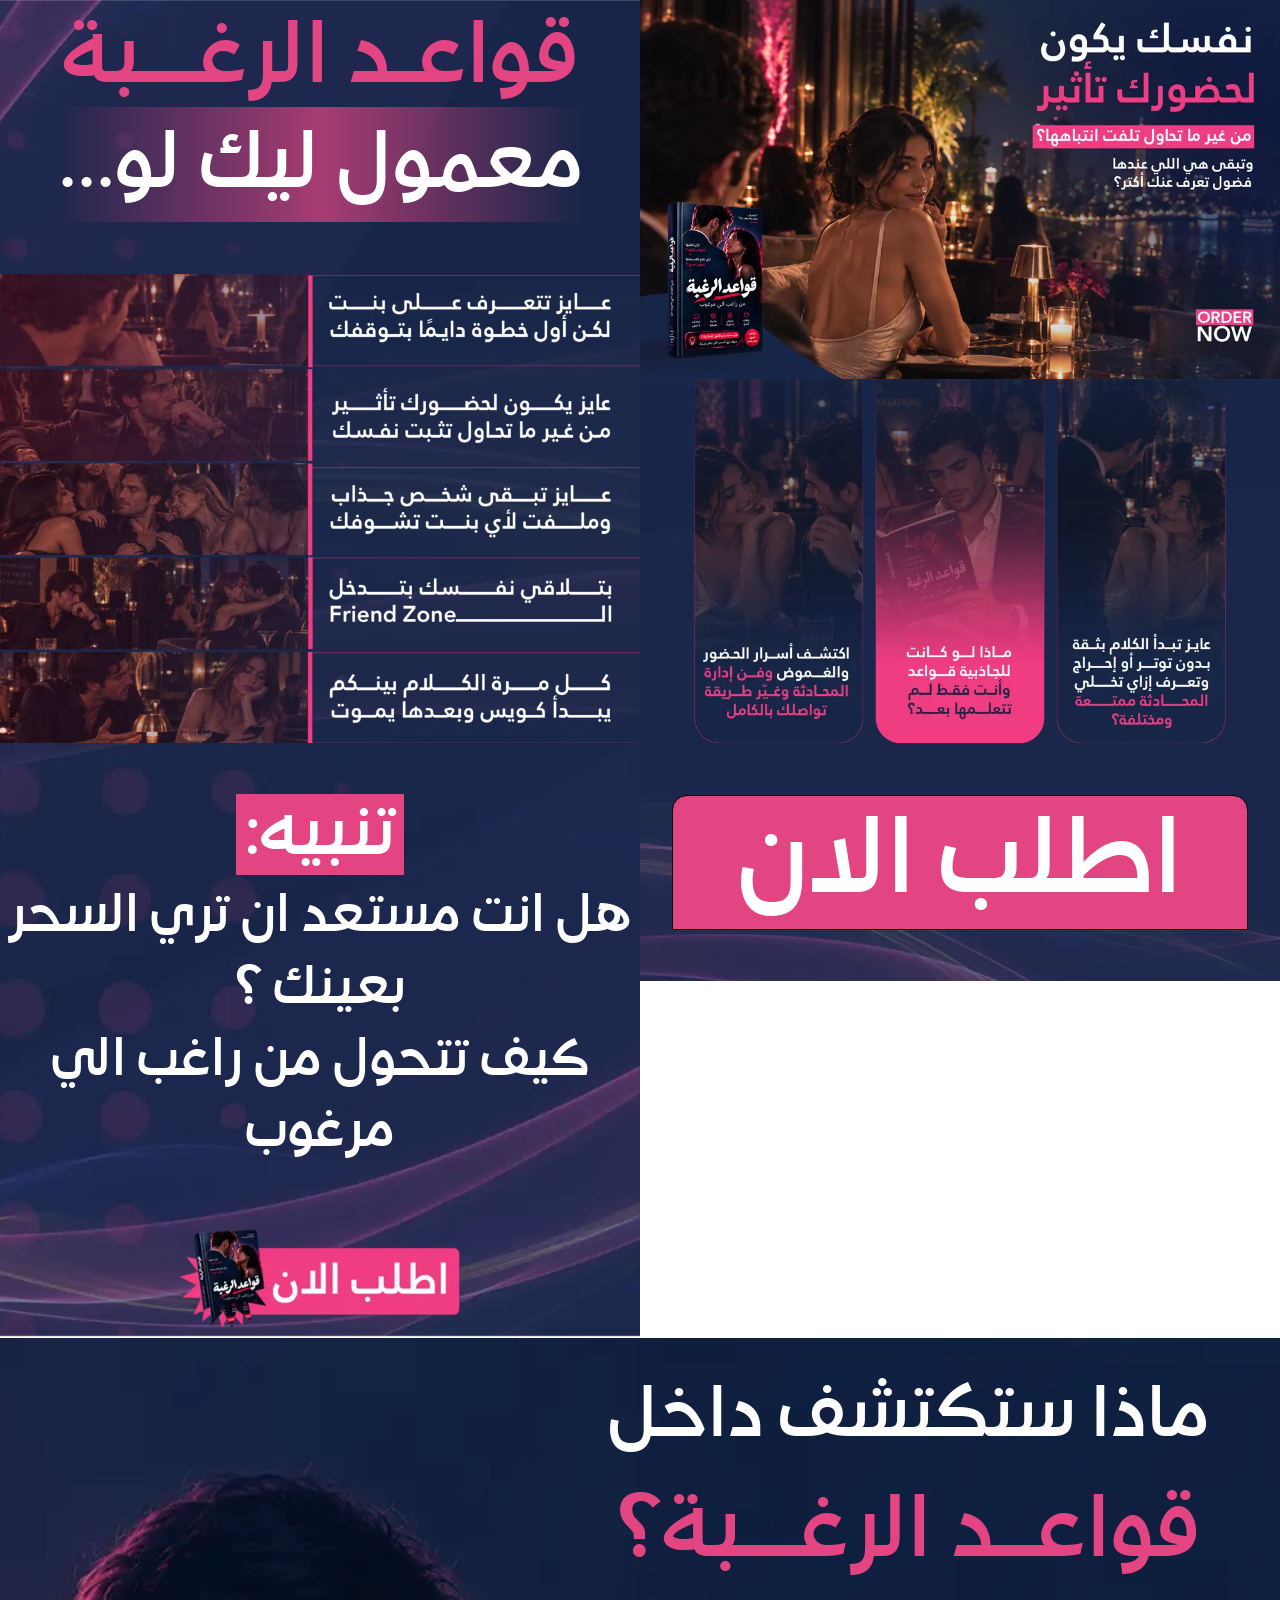
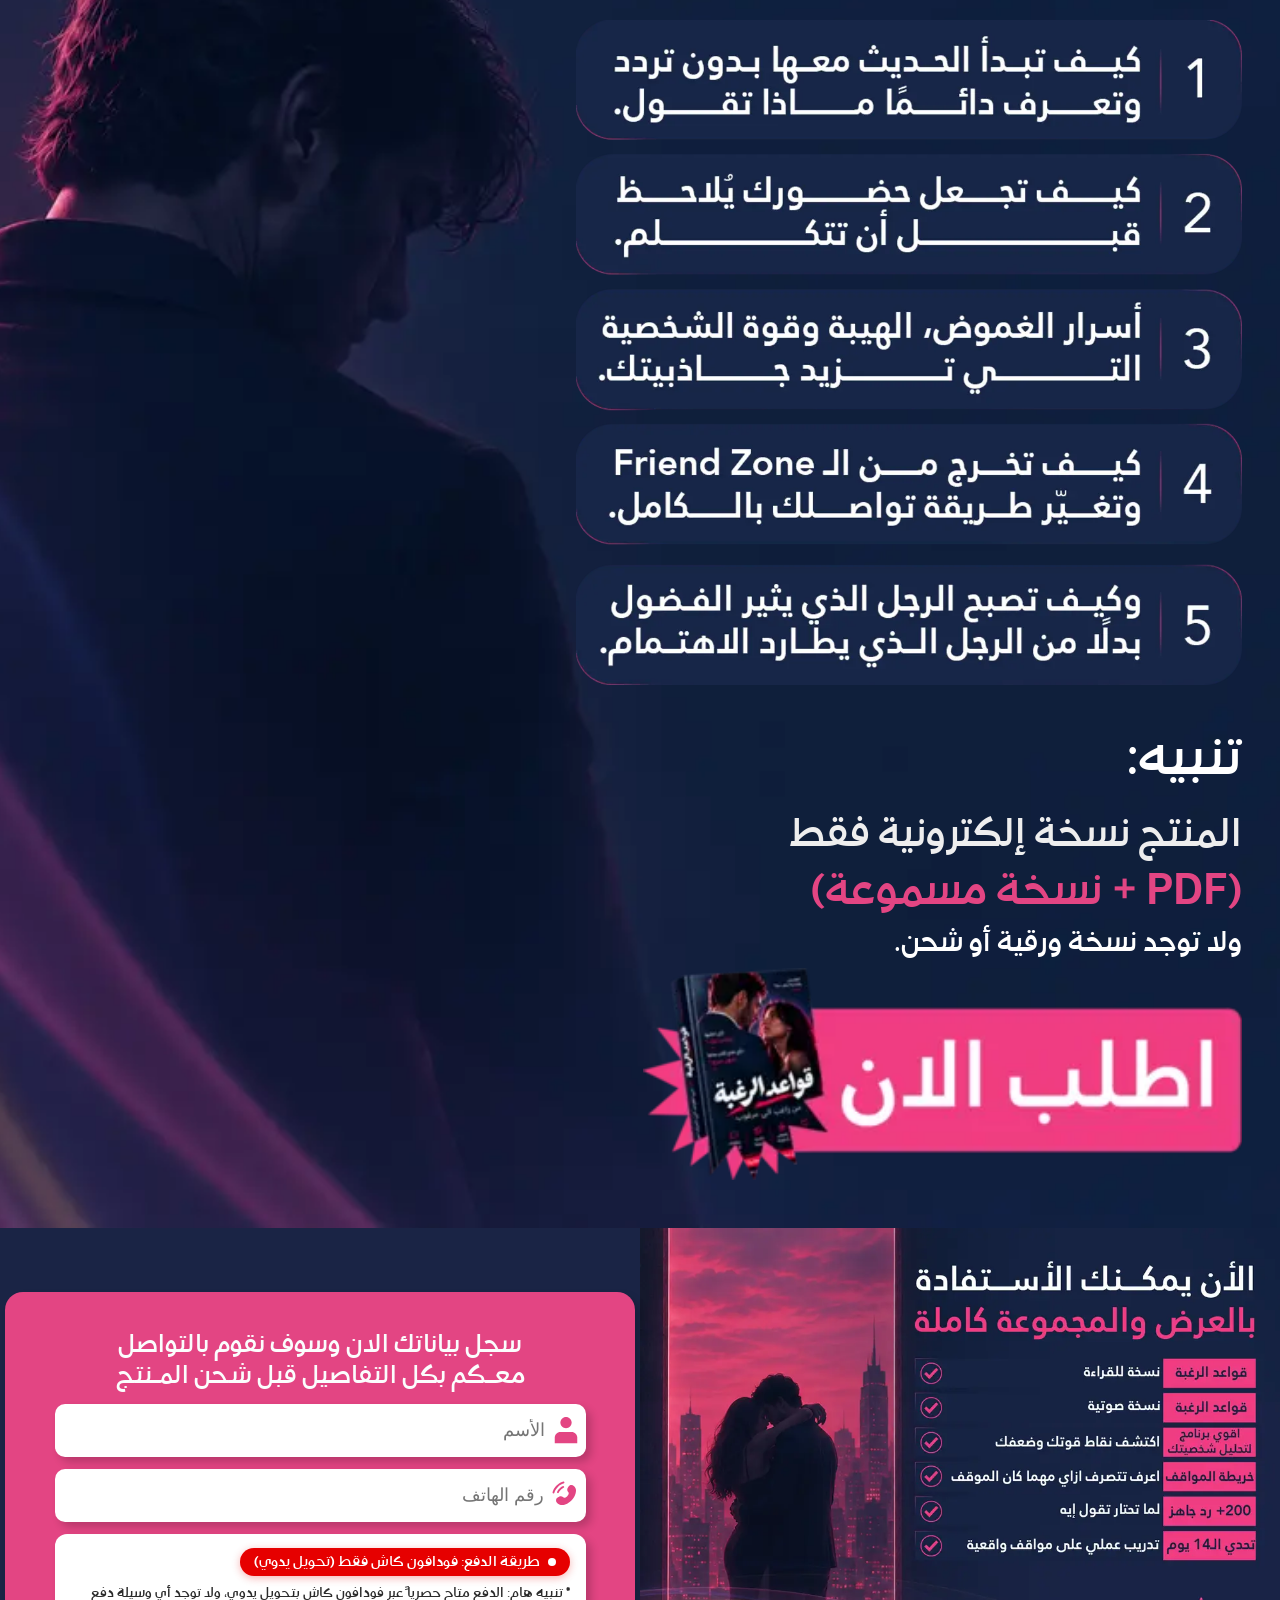
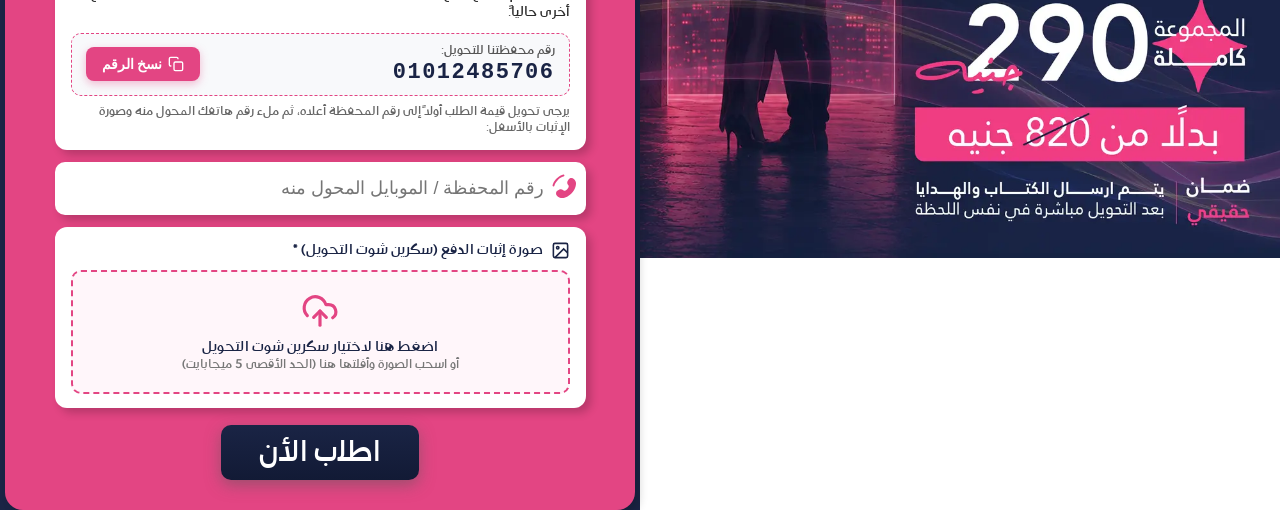
==== index.html @ cfac1850 "Add files via upload" ====
<!doctype html>
<html lang="ar" dir="rtl">

<head>
  <meta charset="UTF-8" />
  <meta name="viewport" content="width=device-width, initial-scale=1.0" />

  <!-- Title & Primary Meta Tags -->
  <title>
    كتاب قواعد الرغبة (من راغب إلى مرغوب) | أسرار الجاذبية وفن إدارة المحادثة والكاريزما
  </title>
  <meta name="title" content="كتاب قواعد الرغبة (من راغب إلى مرغوب) | أسرار الجاذبية وفن إدارة المحادثة والكاريزما" />
  <meta name="description"
    content="اكتشف أسرار الحضور والغموض وفن إدارة المحادثة مع كتاب قواعد الرغبة (من راغب إلى مرغوب). احصل على المجموعة الكاملة: نسخة إلكترونية للقراءة + نسخة صوتية + 4 هدايا تدريبية بخصم حصري." />
  <meta name="keywords"
    content="قواعد الرغبة, كتاب قواعد الرغبة, من راغب إلى مرغوب, أسرار الجاذبية, فن إدارة المحادثة, الكاريزما, فن التواصل, الثقة بالنفس, الخروج من الفريند زون, تطوير الذات للرجال, Rules of Desire Book" />
  <meta name="robots" content="index, follow, max-image-preview:large, max-snippet:-1, max-video-preview:-1" />
  <meta name="author" content="قواعد الرغبة - Rules of Desire" />
  <meta name="theme-color" content="#E34583" />

  <!-- Mobile & Application Meta -->
  <meta name="apple-mobile-web-app-title" content="قواعد الرغبة" />
  <meta name="application-name" content="قواعد الرغبة" />
  <meta name="format-detection" content="telephone=no" />

  <!-- Canonical URL -->
  <link rel="canonical" href="./index.html" />

  <!-- Favicons & Touch Icons -->
  <link rel="icon" type="image/png" href="images/mark.png" />
  <link rel="shortcut icon" href="images/mark.png" type="image/png" />
  <link rel="apple-touch-icon" href="images/mark.png" />

  <!-- Preload Critical Image -->
  <link rel="preload" as="image" href="images/hero-img.webp" type="image/webp" fetchpriority="high" />

  <!-- Open Graph / Facebook / WhatsApp / Telegram / Messenger -->
  <meta property="og:type" content="book" />
  <meta property="og:site_name" content="كتاب قواعد الرغبة - Rules of Desire" />
  <meta property="og:title" content="كتاب قواعد الرغبة (من راغب إلى مرغوب) | أسرار الجاذبية وفن إدارة المحادثة" />
  <meta property="og:description"
    content="عايز تبدأ الكلام بثقة بدون توتر أو إحراج وتعرف إزاي تخلي المحادثة ممتعة ومختلفة؟ اكتشف أسرار الحضور والغموض مع المجموعة الكاملة لكتاب قواعد الرغبة (نسخة قراءة + صوتية + هدايا تدريبية)." />
  <meta property="og:image" content="images/hero-img.webp" />
  <meta property="og:image:secure_url" content="images/hero-img.webp" />
  <meta property="og:image:type" content="image/webp" />
  <meta property="og:image:alt" content="غلاف كتاب قواعد الرغبة - من راغب إلى مرغوب | فن الجاذبية والمحادثة" />
  <meta property="og:locale" content="ar_EG" />

  <!-- Twitter Cards -->
  <meta name="twitter:card" content="summary_large_image" />
  <meta name="twitter:title" content="كتاب قواعد الرغبة (من راغب إلى مرغوب) | أسرار الجاذبية وفن إدارة المحادثة" />
  <meta name="twitter:description"
    content="ماذا لو كانت للجاذبية قواعد وأنت فقط لم تتعلمها بعد؟ اكتشف أسرار الحضور وفن إدارة المحادثة مع كتاب قواعد الرغبة الكامل." />
  <meta name="twitter:image" content="images/hero-img.webp" />
  <meta name="twitter:image:alt" content="كتاب قواعد الرغبة - من راغب إلى مرغوب" />

  <!-- Structured Data (Schema.org) for SEO -->
  <script type="application/ld+json">
  {
    "@context": "https://schema.org",
    "@type": "Book",
    "name": "قواعد الرغبة - من راغب إلى مرغوب",
    "alternateName": "Rules of Desire Book",
    "description": "دليلك العملي لإتقان فن التواصل، الحضور الجذاب، الكاريزما، وأسرار الجاذبية وفن إدارة المحادثة وكيف تتحول من راغب إلى مرغوب.",
    "bookFormat": "EBook",
    "inLanguage": "ar",
    "image": "images/hero-img.webp",
    "offers": {
      "@type": "Offer",
      "price": "290",
      "priceCurrency": "EGP",
      "availability": "https://schema.org/InStock",
      "priceValidUntil": "2026-12-31"
    }
  }
  </script>

  <!-- File CSS -->
  <link rel="stylesheet" href="css/style.css" />
</head>

<body>
  <main>
    <h1 class="sr-only">
      كتاب قواعد الرغبة (من راغب إلى مرغوب) | أسرار الجاذبية وفن إدارة المحادثة والكاريزما
    </h1>

    <div class="flex">
      <!-- hero Section -->
      <section class="hero">
        <div class="top_img">
          <img src="images/hero-img.webp"
            alt="غلاف كتاب قواعد الرغبة - من راغب إلى مرغوب | الكلام فن والجاذبية أسلوب حياة" fetchpriority="high" />
        </div>

        <div class="content">
          <img src="images/text-hero.webp" class="text-hero"
            alt="محاور كتاب قواعد الرغبة: كيف تبدأ الكلام بثقة، ماذا لو كانت للجاذبية قواعد، واكتشف أسرار الحضور والغموض وفن إدارة المحادثة" />

          <div class="button2">
            <a href="#submit-now">اطلب الان</a>
          </div>
        </div>
      </section>
      <!-- End Section -->

      <section class="results">
   
        <div class="top_resluts">
          <h4> قواعـــد الرغـــــــبة</h4>
          <p>معمول  ليك لو...</p>
        </div>

        <img src="images/text-res.webp"
          alt="قواعد الرغبة معمول ليك لو... كيف تتحول من راغب إلى مرغوب وتكتسب الهيبة والجاذبية الطبيعية" />

          <div class="imp">
            <h4>تنبيه: </h4>
            <p>هل انت مستعد ان تري السحر بعينك ؟
              <br>كيف تتحول من راغب الي مرغوب
            </p>
          </div>
 
            <div class="btn_img">
            <a href="#submit-now"
              ><img
                src="images/button.webp"
                alt="اطلب كتاب قواعد الرغبة الآن - استلم نسختك فوراً"
            /></a>
          </div>

      </section>
    </div>

    <div class="flex flex-reverse">
      <section class="testm">


        <div class="text_right">
          <h3>ماذا ستكتشف داخل<br>
            <span>قواعـــــد الرغـــــــبة؟</span>
          </h3>

          <img src="images/text-testm.webp"
            alt="ماذا ستكتشف داخل كتاب قواعد الرغبة: بدء الحديث بدون تردد، جعل حضورك يلاحظ، أسرار الغموض والهيبة، الخروج من الفريند زون، وإثارة الفضول" />



          <div class="imp">
            <h5>تنبيه:</h5>
            <h4>المنتج نسخة إلكترونية فقط</h4>
            <h6>(PDF + نسخة مسموعة)</h6>
            <p>ولا توجد نسخة ورقية أو شحن.</p>
          </div>

           
            <div class="btn_img">
            <a href="#submit-now"
              ><img
                src="images/button.webp"
                alt="احصل على المجموعة الكاملة لكتاب قواعد الرغبة الآن"
            /></a>
          </div>
        </div>




        <div class="imp_div">

         
        </div>

      
      </section>
    </div>

    <section class="form_section" id="submit-now">
      <div class="price">
        <div class="img_price">
          <img src="images/top-form.webp"
            alt="عرض المجموعة الكاملة لكتاب قواعد الرغبة: نسخة للقراءة + نسخة صوتية + برنامج تحليل الشخصية + خريطة المواقف + 200 رد جاهز + تحدي 14 يوم بـ 290 جنيه بدلاً من 820 جنيه" loading="lazy" />
        </div>

        <!-- <div class="delvery_text">
          <p>الشحن مجاني لجميع المحافظات</p>
          <p class="bg">الــدفع عـــــــند اســتلام المـــــنتج</p>
        </div> -->
      </div>

      <div class="container_form">
        <p class="sm-p">
          سياسة الأسترجاع فى حالة عدم رضائك عن المنتج ضمان استرجاع خلال 14يوم
        </p>

        <form id="form">
          <div class="top_form">
            <p>سجل بياناتك الان وسوف نقوم بالتواصل</p>
            <p>معــــكم بكل التفاصيل قبل شـحن المـــنتج</p>
          </div>

          <div class="input_div">
            <input type="text" name="Name" id="name" placeholder="الأسم" required />

            <svg viewBox="0 0 16 16" fill="none" xmlns="http://www.w3.org/2000/svg">
              <g id="SVGRepo_bgCarrier" stroke-width="0"></g>
              <g id="SVGRepo_tracerCarrier" stroke-linecap="round" stroke-linejoin="round"></g>
              <g id="SVGRepo_iconCarrier">
                <path
                  d="M8 7C9.65685 7 11 5.65685 11 4C11 2.34315 9.65685 1 8 1C6.34315 1 5 2.34315 5 4C5 5.65685 6.34315 7 8 7Z"
                  fill="#E34583"></path>
                <path d="M14 12C14 10.3431 12.6569 9 11 9H5C3.34315 9 2 10.3431 2 12V15H14V12Z" fill="#E34583"></path>
              </g>
            </svg>
          </div>

          <div class="input_div">
            <input type="tel" name="Number" id="phone" maxlength="11" data-label="Phone" placeholder="رقم الهاتف"
              required />

            <svg class="icon_Phone" viewBox="0 0 24 24" fill="none" xmlns="http://www.w3.org/2000/svg"
              transform="matrix(-1, 0, 0, 1, 0, 0)">
              <g id="SVGRepo_bgCarrier" stroke-width="0"></g>
              <g id="SVGRepo_tracerCarrier" stroke-linecap="round" stroke-linejoin="round"></g>
              <g id="SVGRepo_iconCarrier">
                <path
                  d="M10.0376 5.31617L10.6866 6.4791C11.2723 7.52858 11.0372 8.90532 10.1147 9.8278C10.1147 9.8278 10.1147 9.8278 10.1147 9.8278C10.1146 9.82792 8.99588 10.9468 11.0245 12.9755C13.0525 15.0035 14.1714 13.8861 14.1722 13.8853C14.1722 13.8853 14.1722 13.8853 14.1722 13.8853C15.0947 12.9628 16.4714 12.7277 17.5209 13.3134L18.6838 13.9624C20.2686 14.8468 20.4557 17.0692 19.0628 18.4622C18.2258 19.2992 17.2004 19.9505 16.0669 19.9934C14.1588 20.0658 10.9183 19.5829 7.6677 16.3323C4.41713 13.0817 3.93421 9.84122 4.00655 7.93309C4.04952 6.7996 4.7008 5.77423 5.53781 4.93723C6.93076 3.54428 9.15317 3.73144 10.0376 5.31617Z"
                  fill="#E34583"></path>
                <path
                  d="M13.2595 1.87983C13.3257 1.47094 13.7122 1.19357 14.1211 1.25976C14.1464 1.26461 14.2279 1.27983 14.2705 1.28933C14.3559 1.30834 14.4749 1.33759 14.6233 1.38082C14.9201 1.46726 15.3347 1.60967 15.8323 1.8378C16.8286 2.29456 18.1544 3.09356 19.5302 4.46936C20.906 5.84516 21.705 7.17097 22.1617 8.16725C22.3899 8.66487 22.5323 9.07947 22.6187 9.37625C22.6619 9.52466 22.6912 9.64369 22.7102 9.72901C22.7197 9.77168 22.7267 9.80594 22.7315 9.83125L22.7373 9.86245C22.8034 10.2713 22.5286 10.6739 22.1197 10.7401C21.712 10.8061 21.3279 10.53 21.2601 10.1231C21.258 10.1121 21.2522 10.0828 21.2461 10.0551C21.2337 9.9997 21.2124 9.91188 21.1786 9.79572C21.1109 9.56339 20.9934 9.21806 20.7982 8.79238C20.4084 7.94207 19.7074 6.76789 18.4695 5.53002C17.2317 4.29216 16.0575 3.59117 15.2072 3.20134C14.7815 3.00618 14.4362 2.88865 14.2038 2.82097C14.0877 2.78714 13.9417 2.75363 13.8863 2.7413C13.4793 2.67347 13.1935 2.28755 13.2595 1.87983Z"
                  fill="#E34583"></path>
                <path fill-rule="evenodd" clip-rule="evenodd"
                  d="M13.4857 5.3293C13.5995 4.93102 14.0146 4.7004 14.4129 4.81419L14.2069 5.53534C14.4129 4.81419 14.4129 4.81419 14.4129 4.81419L14.4144 4.81461L14.4159 4.81505L14.4192 4.81602L14.427 4.81834L14.4468 4.8245C14.4618 4.82932 14.4807 4.8356 14.5031 4.84357C14.548 4.85951 14.6074 4.88217 14.6802 4.91337C14.8259 4.97581 15.0249 5.07223 15.2695 5.21694C15.7589 5.50662 16.4271 5.9878 17.2121 6.77277C17.9971 7.55775 18.4782 8.22593 18.7679 8.7154C18.9126 8.95991 19.009 9.15897 19.0715 9.30466C19.1027 9.37746 19.1254 9.43682 19.1413 9.48173C19.1493 9.50418 19.1555 9.52301 19.1604 9.53809L19.1665 9.55788L19.1688 9.56563L19.1698 9.56896L19.1702 9.5705C19.1702 9.5705 19.1707 9.57194 18.4495 9.77798L19.1707 9.57194C19.2845 9.97021 19.0538 10.3853 18.6556 10.4991C18.2607 10.6119 17.8492 10.3862 17.7313 9.99413L17.7276 9.98335C17.7223 9.96832 17.7113 9.93874 17.6928 9.89554C17.6558 9.8092 17.5887 9.66797 17.4771 9.47938C17.2541 9.10264 16.8514 8.53339 16.1514 7.83343C15.4515 7.13348 14.8822 6.73078 14.5055 6.50781C14.3169 6.39619 14.1757 6.32909 14.0893 6.29209C14.0461 6.27358 14.0165 6.26254 14.0015 6.25721L13.9907 6.25352C13.5987 6.13564 13.3729 5.72419 13.4857 5.3293Z"
                  fill="#E34583"></path>
              </g>
            </svg>
          </div>

          <!-- قسم طريقة الدفع فودافون كاش فقط -->
          <div class="payment_method_card">
            <div class="payment_header">
              <div class="vodafone_badge">
                <span class="vodafone_circle"></span>
                <span>طريقة الدفع: فودافون كاش فقط (تحويل يدوي)</span>
              </div>
            </div>
            
            <p class="payment_alert_text">
              * تنبيه هام: الدفع متاح حصرياً عبر <strong>فودافون كاش</strong> بتحويل يدوي، ولا توجد أي وسيلة دفع أخرى حالياً.
            </p>

            <!-- صندوق رقم المحفظة وزر النسخ -->
            <div class="wallet_copy_box">
              <div class="wallet_details">
                <span class="wallet_title">رقم محفظتنا للتحويل:</span>
                <span class="wallet_num" id="walletNumText">01012485706</span>
              </div>
              <button type="button" class="btn_copy_wallet" id="btnCopyWallet" aria-label="نسخ رقم المحفظة">
                <svg class="copy_icon" viewBox="0 0 24 24" fill="none" stroke="currentColor" stroke-width="2">
                  <rect x="9" y="9" width="13" height="13" rx="2" ry="2"></rect>
                  <path d="M5 15H4a2 2 0 0 1-2-2V4a2 2 0 0 1 2-2h9a2 2 0 0 1 2 2v1"></path>
                </svg>
                <span class="copy_label">نسخ الرقم</span>
              </button>
            </div>

            <p class="wallet_hint">
              يرجى تحويل قيمة الطلب أولاً إلى رقم المحفظة أعلاه، ثم ملء رقم هاتفك المحول منه وصورة الإثبات بالأسفل:
            </p>
          </div>

          <!-- حقل رقم المحفظة أو الموبايل المحول منه -->
          <div class="input_div">
            <input type="tel" name="Sender Number" id="transfer_phone" maxlength="11"
              placeholder="رقم المحفظة / الموبايل المحول منه" required />

            <svg class="icon_Phone" viewBox="0 0 24 24" fill="none" xmlns="http://www.w3.org/2000/svg"
              transform="matrix(-1, 0, 0, 1, 0, 0)">
              <g id="SVGRepo_iconCarrier_transfer">
                <path
                  d="M10.0376 5.31617L10.6866 6.4791C11.2723 7.52858 11.0372 8.90532 10.1147 9.8278C10.1147 9.8278 10.1147 9.8278 10.1147 9.8278C10.1146 9.82792 8.99588 10.9468 11.0245 12.9755C13.0525 15.0035 14.1714 13.8861 14.1722 13.8853C14.1722 13.8853 14.1722 13.8853 14.1722 13.8853C15.0947 12.9628 16.4714 12.7277 17.5209 13.3134L18.6838 13.9624C20.2686 14.8468 20.4557 17.0692 19.0628 18.4622C18.2258 19.2992 17.2004 19.9505 16.0669 19.9934C14.1588 20.0658 10.9183 19.5829 7.6677 16.3323C4.41713 13.0817 3.93421 9.84122 4.00655 7.93309C4.04952 6.7996 4.7008 5.77423 5.53781 4.93723C6.93076 3.54428 9.15317 3.73144 10.0376 5.31617Z"
                  fill="#E34583"></path>
                <path
                  d="M13.2595 1.87983C13.3257 1.47094 13.7122 1.19357 14.1211 1.25976C14.1464 1.26461 14.2279 1.27983 14.2705 1.28933C14.3559 1.30834 14.4749 1.33759 14.6233 1.38082C14.9201 1.46726 15.3347 1.60967 15.8323 1.8378C16.8286 2.29456 18.1544 3.09356 19.5302 4.46936C20.906 5.84516 21.705 7.17097 22.1617 8.16725C22.3899 8.66487 22.5323 9.07947 22.6187 9.37625C22.6619 9.52466 22.6912 9.64369 22.7102 9.72901C22.7197 9.77168 22.7267 9.80594 22.7315 9.83125L22.7373 9.86245C22.8034 10.2713 22.5286 10.6739 22.1197 10.7401C21.712 10.8061 21.3279 10.53 21.2601 10.1231C21.258 10.1121 21.2522 10.0828 21.2461 10.0551C21.2337 9.9997 21.2124 9.91188 21.1786 9.79572C21.1109 9.56339 20.9934 9.21806 20.7982 8.79238C20.4084 7.94207 19.7074 6.76789 18.4695 5.53002C17.2317 4.29216 16.0575 3.59117 15.2072 3.20134C14.7815 3.00618 14.4362 2.88865 14.2038 2.82097C14.0877 2.78714 13.9417 2.75363 13.8863 2.7413C13.4793 2.67347 13.1935 2.28755 13.2595 1.87983Z"
                  fill="#E34583"></path>
              </g>
            </svg>
          </div>

          <!-- قسم رفع إثبات الدفع والتحويل -->
          <div class="proof_upload_card">
            <div class="proof_title">
              <svg viewBox="0 0 24 24" width="19" height="19" fill="none" stroke="currentColor" stroke-width="2">
                <rect x="3" y="3" width="18" height="18" rx="2" ry="2"></rect>
                <circle cx="8.5" cy="8.5" r="1.5"></circle>
                <polyline points="21 15 16 10 5 21"></polyline>
              </svg>
              <span>صورة إثبات الدفع (سكرين شوت التحويل) *</span>
            </div>

            <!-- حقل الملف الخفي -->
            <input type="file" id="proof_image" name="Proof Image" accept="image/*" style="display: none;" />

            <!-- منطقة الرفع التفاعلية Dropzone -->
            <div class="upload_dropzone" id="uploadDropzone">
              <div class="dropzone_icon">
                <svg viewBox="0 0 24 24" width="38" height="38" fill="none" stroke="#E34583" stroke-width="2" stroke-linecap="round" stroke-linejoin="round">
                  <path d="M4 14.899A7 7 0 1 1 15.71 8h1.79a4.5 4.5 0 0 1 2.5 8.242"></path>
                  <path d="M12 12v9"></path>
                  <path d="m16 16-4-4-4 4"></path>
                </svg>
              </div>
              <p class="dropzone_prompt">اضغط هنا لاختيار سكرين شوت التحويل</p>
              <p class="dropzone_sub">أو اسحب الصورة وأفلتها هنا (الحد الأقصى 5 ميجابايت)</p>
            </div>

            <!-- بطاقة معاينة الصورة عند الاختيار -->
            <div class="preview_card" id="previewCard" style="display: none;">
              <div class="preview_body">
                <div class="preview_thumb_box">
                  <img id="previewImage" src="" alt="معاينة إثبات الدفع" />
                </div>
                <div class="preview_info">
                  <div class="preview_filename" id="previewFileName">screenshot.jpg</div>
                  <div class="preview_filesize" id="previewFileSize">1.2 MB</div>
                  <div class="preview_status">✓ جاهزة للإرسال</div>
                </div>
              </div>
              <div class="preview_actions">
                <button type="button" class="btn_preview_action btn_change" id="btnReplaceImage">
                  <svg viewBox="0 0 24 24" width="15" height="15" fill="none" stroke="currentColor" stroke-width="2">
                    <path d="M21 2v6h-6"></path>
                    <path d="M3 12a9 9 0 0 1 15-6.7L21 8"></path>
                    <path d="M3 22v-6h6"></path>
                    <path d="M21 12a9 9 0 0 1-15 6.7L3 16"></path>
                  </svg>
                  تغيير الصورة
                </button>
                <button type="button" class="btn_preview_action btn_delete" id="btnRemoveImage">
                  <svg viewBox="0 0 24 24" width="15" height="15" fill="none" stroke="currentColor" stroke-width="2">
                    <polyline points="3 6 5 6 21 6"></polyline>
                    <path d="M19 6v14a2 2 0 0 1-2 2H7a2 2 0 0 1-2-2V6m3 0V4a2 2 0 0 1 2-2h4a2 2 0 0 1 2 2v2"></path>
                  </svg>
                  حذف الصورة
                </button>
              </div>
            </div>

            <!-- شريط تقدم الرفع المباشر -->
            <div class="upload_progress_wrap" id="uploadProgressWrap" style="display: none;">
              <div class="progress_info">
                <span class="progress_label" id="progressLabel">جاري رفع إثبات الدفع...</span>
                <span class="progress_val" id="progressVal">0%</span>
              </div>
              <div class="progress_track">
                <div class="progress_fill" id="progressFill" style="width: 0%;"></div>
              </div>
            </div>
          </div>

          <div id="error"></div>

          <input type="hidden" id="redDir" name="x-sheetmonkey-redirect" value="./thanksPage.html" />

          <!-- بيانات وسيلة الدفع والمحفظة لشيت مونكي -->
          <input type="hidden" name="Payment Method" value="فودافون كاش (Vodafone Cash) - يدوي" />
          <input type="hidden" name="Our Wallet" value="01012485706" />
          <input type="hidden" id="inp_ProofLink" name="Payment Proof Link" value="" />

          <!-- هنا اسم المنتج  -->
          <input type="hidden" name="Product" value="كتاب قواعد الرغبة" />

          <!-- هنا الكود -->
          <input type="hidden" name="Agent Code" value="M18.1" />

          <input id="KeyLand" type="hidden" name="Unique Key" value="" />
          <input id="DateLand" type="hidden" name="Date" value="" />
          <input id="TimeLand" type="hidden" name="Time" value="" />
          <input id="inp_City" type="hidden" name="City" value="" />
          <input id="inp_Country" type="hidden" name="Country" value="" />
          <input id="inp_Ip" type="hidden" name="IP" value="" />

          <!-- حقول مكافحة الـ Spam وحماية الصفحة ومصدر التسجيل -->
          <input type="text" id="b_hp_email" name="hp_website_check_field" style="
                display: none !important;
                position: absolute !important;
                left: -9999px !important;
              " tabindex="-1" autocomplete="new-password" aria-hidden="true" value="" />
          <input id="inp_FingerPrint" type="hidden" name="FingerPrint" value="" />
          <input id="inp_ScreenSize" type="hidden" name="ScreenSize" value="" />
          <input id="inp_TimeZone" type="hidden" name="TimeZone" value="" />
          <input id="inp_UserAgent" type="hidden" name="UserAgent" value="" />
          <input id="inp_PageUrl" type="hidden" name="Page URL" value="" />
          <input id="inp_Referrer" type="hidden" name="Referrer" value="" />
          <input id="inp_Domain" type="hidden" name="Domain" value="" />

          <div class="div_btn">
            <button id="btnSubmit" class="btn" type="submit">
              اﻃﻠب الأن
            </button>
          </div>
        </form>

      </div>
    </section>
  </main>


  <script>
    /* =====================   منع النسخ وفتح أدوات المطوّر   ===================== */
    document.addEventListener("contextmenu", (e) => e.preventDefault());

    document.onkeydown = (e) => {
      if (
        e.key === "F12" ||
        (e.ctrlKey && e.shiftKey && (e.key === "I" || e.key === "J")) ||
        (e.ctrlKey && e.key === "U")
      ) {
        return false;
      }
    };

    /* =====================   التحضير المسبق الفوري للـ IP   ===================== */
    let clientIp = "";
    let clientCity = "";
    let clientCountry = "";
    let ipPromise = null;

    function setGeoFields(city, country) {
      if (city) clientCity = city;
      if (country) clientCountry = country;
      const cityI = document.getElementById("inp_City");
      if (cityI && clientCity) cityI.value = clientCity;
      const countryI = document.getElementById("inp_Country");
      if (countryI && clientCountry) countryI.value = clientCountry;
    }

    async function fetchWithTimeout(url, timeoutMs = 1500) {
      const controller = new AbortController();
      const id = setTimeout(() => controller.abort(), timeoutMs);
      try {
        const response = await fetch(url, { signal: controller.signal });
        clearTimeout(id);
        return response;
      } catch (e) {
        clearTimeout(id);
        return null;
      }
    }

    async function fetchIpData() {
      // المزود الأول: ipinfo.io
      try {
        const r = await fetchWithTimeout("https://ipinfo.io/json");
        if (r && r.ok) {
          const data = await r.json();
          if (data && data.ip) {
            clientIp = data.ip;
            setGeoFields(data.city, data.country);
            return clientIp;
          }
        }
      } catch (e) { }

      // المزود الثاني: ipwho.is
      try {
        const r = await fetchWithTimeout("https://ipwho.is/");
        if (r && r.ok) {
          const data = await r.json();
          if (data && data.success && data.ip) {
            clientIp = data.ip;
            setGeoFields(data.city, data.country);
            return clientIp;
          }
        }
      } catch (e) { }

      // المزود الثالث: ipapi.co
      try {
        const r = await fetchWithTimeout("https://ipapi.co/json/");
        if (r && r.ok) {
          const data = await r.json();
          if (data && data.ip) {
            clientIp = data.ip;
            setGeoFields(data.city, data.country_name || data.country);
            return clientIp;
          }
        }
      } catch (e) { }

      // المزود الرابع: ipify (سريع جداً)
      try {
        const r = await fetchWithTimeout("https://api.ipify.org?format=json");
        if (r && r.ok) {
          const data = await r.json();
          if (data && data.ip) {
            clientIp = data.ip;
            return clientIp;
          }
        }
      } catch (e) { }
    }

    function initPreload() {
      ipPromise = fetchIpData().catch(() => { });
    }

    initPreload();

    /* =====================   توليد بصمة متصفح سريعة وخفيفة (FingerPrint)   ===================== */
    function generateFingerprint() {
      try {
        const canvas = document.createElement("canvas");
        const ctx = canvas.getContext("2d");
        canvas.width = 200;
        canvas.height = 50;
        ctx.textBaseline = "top";
        ctx.font = "14px 'Arial'";
        ctx.textBaseline = "alphabetic";
        ctx.fillStyle = "#f60";
        ctx.fillRect(125, 1, 62, 20);
        ctx.fillStyle = "#069";
        ctx.fillText("PROPYLAX_GEL_FP_#123", 2, 15);
        ctx.fillStyle = "rgba(102, 204, 0, 0.7)";
        ctx.fillText("PROPYLAX_GEL_FP_#123", 4, 17);
        const dataUrl = canvas.toDataURL();

        let hash = 0;
        const str =
          dataUrl +
          navigator.userAgent +
          screen.width +
          "x" +
          screen.height +
          (navigator.language || "") +
          (navigator.hardwareConcurrency || "");
        for (let i = 0; i < str.length; i++) {
          const char = str.charCodeAt(i);
          hash = (hash << 5) - hash + char;
          hash |= 0;
        }
        return "FP-" + Math.abs(hash).toString(36);
      } catch (e) {
        return "FP-UNKNOWN-" + Math.random().toString(36).slice(2, 10);
      }
    }

    /* =====================   توليد المعرف الفريد للطلب Unique Key   ===================== */
    function generateOrderId() {
      const d = new Date();
      const YY = String(d.getUTCFullYear()).slice(-2);
      const MM = String(d.getUTCMonth() + 1).padStart(2, "0");
      const DD = String(d.getUTCDate()).padStart(2, "0");
      const hh = String(d.getUTCHours()).padStart(2, "0");
      const mm = String(d.getUTCMinutes()).padStart(2, "0");
      const ss = String(d.getUTCSeconds()).padStart(2, "0");
      const ms = String(d.getUTCMilliseconds()).padStart(3, "0");

      let rand;
      if (window.crypto && crypto.getRandomValues) {
        const buf = new Uint8Array(6);
        crypto.getRandomValues(buf);
        rand = Array.from(buf, (b) => b.toString(36).padStart(2, "0"))
          .join("")
          .slice(0, 16);
      } else {
        rand = Math.random().toString(36).slice(2, 18);
      }

      return `KEY-${YY}_${MM}_${DD}_${hh}${mm}${ss}.${ms}-${rand}`;
    }

    /* =====================   تنظيف وتحويل أرقام الهواتف   ===================== */
    function convertArabicToEnglishDigits(str) {
      const arabicDigits = ["٠", "١", "٢", "٣", "٤", "٥", "٦", "٧", "٨", "٩"];
      return str.replace(/[٠-٩]/g, (d) => arabicDigits.indexOf(d));
    }

    function cleanPhoneNumber(raw) {
      if (!raw) return "";
      let cleaned = convertArabicToEnglishDigits(raw.trim());
      cleaned = cleaned.replace(/[\s\-\+\(\)]/g, "");
      return cleaned;
    }

    function formatFileSize(bytes) {
      if (!bytes || bytes === 0) return "0 B";
      const k = 1024;
      const sizes = ["B", "KB", "MB", "GB"];
      const i = Math.floor(Math.log(bytes) / Math.log(k));
      return parseFloat((bytes / Math.pow(k, i)).toFixed(2)) + " " + sizes[i];
    }

    /* =====================   التحقق من النموذج والإرسال المباشر لـ SheetMonkey   ===================== */
    document.addEventListener("DOMContentLoaded", () => {
      setGeoFields(clientCity, clientCountry);

      const fpVal = generateFingerprint();
      const screenSizeVal = `${window.screen.width}x${window.screen.height}`;
      const timeZoneVal =
        Intl && Intl.DateTimeFormat
          ? Intl.DateTimeFormat().resolvedOptions().timeZone
          : "";
      const userAgentVal = navigator.userAgent || "";
      const pageUrlVal = window.location.href;
      const referrerVal = document.referrer || "Direct";
      const domainVal = window.location.hostname || "";

      document.getElementById("inp_FingerPrint").value = fpVal;
      document.getElementById("inp_ScreenSize").value = screenSizeVal;
      document.getElementById("inp_TimeZone").value = timeZoneVal;
      document.getElementById("inp_UserAgent").value = userAgentVal;
      document.getElementById("inp_PageUrl").value = pageUrlVal;
      document.getElementById("inp_Referrer").value = referrerVal;
      if (document.getElementById("inp_Domain")) {
        document.getElementById("inp_Domain").value = domainVal;
      }

      const keyLandInput = document.getElementById("KeyLand");
      if (keyLandInput) {
        keyLandInput.value = generateOrderId();
      }

      /* عناصر النموذج الأساسية */
      const nameInput = document.getElementById("name");
      const phoneInput = document.getElementById("phone");
      const form = document.getElementById("form");
      const errorBox = document.getElementById("error");
      const redirInput = document.getElementById("redDir");

      /* عناصر فودافون كاش وإثبات الدفع */
      const btnCopyWallet = document.getElementById("btnCopyWallet");
      const transferPhoneInput = document.getElementById("transfer_phone");
      const proofImageInput = document.getElementById("proof_image");
      const uploadDropzone = document.getElementById("uploadDropzone");
      const previewCard = document.getElementById("previewCard");
      const previewImage = document.getElementById("previewImage");
      const previewFileName = document.getElementById("previewFileName");
      const previewFileSize = document.getElementById("previewFileSize");
      const btnReplaceImage = document.getElementById("btnReplaceImage");
      const btnRemoveImage = document.getElementById("btnRemoveImage");
      const uploadProgressWrap = document.getElementById("uploadProgressWrap");
      const progressLabel = document.getElementById("progressLabel");
      const progressVal = document.getElementById("progressVal");
      const progressFill = document.getElementById("progressFill");
      const inpProofLink = document.getElementById("inp_ProofLink");

      const MAX_FILE_SIZE = 5 * 1024 * 1024; // 5 ميجابايت كحد أقصى
      let selectedProofFile = null;

      function showError(msg) {
        if (errorBox) {
          errorBox.innerText = msg;
          errorBox.classList.add("active");
          errorBox.scrollIntoView({ behavior: "smooth", block: "center" });
        }
      }

      function clearError() {
        if (errorBox) {
          errorBox.innerText = "";
          errorBox.classList.remove("active");
        }
      }

      /* =====================   زر نسخ رقم المحفظة   ===================== */
      if (btnCopyWallet) {
        let copyTimeout = null;
        const markCopied = () => {
          btnCopyWallet.classList.add("copied");
          const label = btnCopyWallet.querySelector(".copy_label");
          if (label) label.textContent = "تم النسخ ✓";
          clearTimeout(copyTimeout);
          copyTimeout = setTimeout(() => {
            btnCopyWallet.classList.remove("copied");
            if (label) label.textContent = "نسخ الرقم";
          }, 2500);
        };

        btnCopyWallet.addEventListener("click", () => {
          const walletNum = "01012485706";
          if (navigator.clipboard && navigator.clipboard.writeText) {
            navigator.clipboard.writeText(walletNum)
              .then(() => markCopied())
              .catch(() => fallbackCopy(walletNum));
          } else {
            fallbackCopy(walletNum);
          }
        });

        function fallbackCopy(text) {
          const ta = document.createElement("textarea");
          ta.value = text;
          ta.style.position = "fixed";
          ta.style.left = "-9999px";
          document.body.appendChild(ta);
          ta.select();
          try {
            document.execCommand("copy");
            markCopied();
          } catch (e) {}
          document.body.removeChild(ta);
        }
      }

      /* =====================   التحكم في رفع ومعاينة صورة الإثبات   ===================== */
      function handleFileSelect(file) {
        if (!file) return;

        if (!file.type.startsWith("image/")) {
          showError("عفواً، الملف المختار ليس صورة صالحة! يرجى اختيار صورة إثبات (JPG, PNG, WEBP).");
          return;
        }

        if (file.size > MAX_FILE_SIZE) {
          showError("حجم الصورة يتجاوز 5 ميجابايت! يرجى اختيار صورة أصغر أو التقاط سكرين شوت خفيف.");
          resetProofFile();
          return;
        }

        clearError();
        selectedProofFile = file;

        // قراءة ومعاينة الصورة فوراً
        const reader = new FileReader();
        reader.onload = (e) => {
          if (previewImage) previewImage.src = e.target.result;
          if (previewFileName) previewFileName.textContent = file.name;
          if (previewFileSize) previewFileSize.textContent = formatFileSize(file.size);
          if (uploadDropzone) uploadDropzone.style.display = "none";
          if (previewCard) previewCard.style.display = "block";
        };
        reader.readAsDataURL(file);
      }

      function resetProofFile() {
        selectedProofFile = null;
        if (proofImageInput) proofImageInput.value = "";
        if (previewImage) previewImage.src = "";
        if (previewCard) previewCard.style.display = "none";
        if (uploadDropzone) uploadDropzone.style.display = "block";
        if (uploadProgressWrap) uploadProgressWrap.style.display = "none";
      }

      // النقر على Dropzone يفتح نافذة الملفات
      if (uploadDropzone && proofImageInput) {
        uploadDropzone.addEventListener("click", () => {
          proofImageInput.click();
        });

        // دعم السحب والإفلات (Drag & Drop)
        ["dragenter", "dragover"].forEach((evt) => {
          uploadDropzone.addEventListener(evt, (e) => {
            e.preventDefault();
            e.stopPropagation();
            uploadDropzone.classList.add("dragover");
          });
        });

        ["dragleave", "drop"].forEach((evt) => {
          uploadDropzone.addEventListener(evt, (e) => {
            e.preventDefault();
            e.stopPropagation();
            uploadDropzone.classList.remove("dragover");
          });
        });

        uploadDropzone.addEventListener("drop", (e) => {
          if (e.dataTransfer && e.dataTransfer.files && e.dataTransfer.files.length > 0) {
            handleFileSelect(e.dataTransfer.files[0]);
          }
        });
      }

      if (proofImageInput) {
        proofImageInput.addEventListener("change", function () {
          if (this.files && this.files.length > 0) {
            handleFileSelect(this.files[0]);
          }
        });
      }

      if (btnRemoveImage) {
        btnRemoveImage.addEventListener("click", () => {
          resetProofFile();
        });
      }

      if (btnReplaceImage && proofImageInput) {
        btnReplaceImage.addEventListener("click", () => {
          proofImageInput.click();
        });
      }

      /* =====================   دالة رفع الصورة مع تتبع شريط التقدم   ===================== */
      function uploadProofToServer(file, onProgress) {
        return new Promise((resolve) => {
          const xhr = new XMLHttpRequest();
          const fd = new FormData();
          fd.append("file", file);

          xhr.upload.onprogress = (e) => {
            if (e.lengthComputable && onProgress) {
              const pct = Math.round((e.loaded / e.total) * 100);
              onProgress(pct);
            }
          };

          xhr.onload = () => {
            try {
              if (xhr.status >= 200 && xhr.status < 300) {
                const res = JSON.parse(xhr.responseText);
                if (res && res.data && res.data.url) {
                  // تحويل رابط التنزيل المباشر
                  const directUrl = res.data.url.replace("tmpfiles.org/", "tmpfiles.org/dl/");
                  resolve(directUrl);
                  return;
                }
              }
            } catch (err) {}
            // في حال تعذر الحصول على رابط خارجي نضمن عدم تعطيل الإرسال
            resolve(`صورة: ${file.name} (${formatFileSize(file.size)})`);
          };

          xhr.onerror = () => {
            resolve(`صورة: ${file.name} (${formatFileSize(file.size)})`);
          };

          xhr.open("POST", "https://tmpfiles.org/api/v1/upload");
          xhr.send(fd);
        });
      }

      /* تخصيص رسائل حقول الإدخال */
      if (nameInput) {
        nameInput.addEventListener("invalid", function () {
          if (this.validity.valueMissing) {
            this.setCustomValidity("من فضلك أدخل الأسم");
          } else {
            this.setCustomValidity("");
          }
        });
        nameInput.addEventListener("input", function () {
          if (this.validity.valid) this.setCustomValidity("");
        });
      }

      if (phoneInput) {
        phoneInput.addEventListener("input", function () {
          if (this.validity.valid) this.setCustomValidity("");
          clearError();
        });
      }

      if (transferPhoneInput) {
        transferPhoneInput.addEventListener("input", function () {
          clearError();
        });
      }

      /* توليد رابط صفحة الشكر */
      const pathArr = window.location.pathname.split("/");
      pathArr.pop();
      const hostPath = window.location.origin + pathArr.join("/");
      redirInput.value = `${hostPath}/thanksPage.html`;

      const dateEl = document.getElementById("DateLand");
      const timeEl = document.getElementById("TimeLand");
      const btn_Submit = document.getElementById("btnSubmit");

      /* رابط SheetMonkey الأساسي للأوردرات */
      const PRIMARY_SHEETMONKEY_URL =
        "https://api.sheetmonkey.io/form/e8VTzg7wAGMWUZJctT7kuQ";

      let isSending = false;
      form.addEventListener("submit", async (e) => {
        if (isSending) {
          e.preventDefault();
          return;
        }
        e.preventDefault();

        // فحص الـ Honeypot: لو اتملى 👈 يبقى بوت → توجيه صامت لصفحة الشكر بدون إرسال للشيتات!
        const hpVal = document.getElementById("b_hp_email")
          ? document.getElementById("b_hp_email").value
          : "";
        if (hpVal && hpVal.trim() !== "") {
          console.warn("Bot detected via Honeypot - silent redirecting");
          window.location.href =
            redirInput.value || `${hostPath}/thanksPage.html`;
          return;
        }

        const rawPhone = phoneInput ? phoneInput.value : "";
        const cleanedVal = cleanPhoneNumber(rawPhone);
        const prefix = cleanedVal.substring(0, 3);
        const validPref = ["010", "011", "012", "015"];
        const errors = [];

        // التحقق من رقم الهاتف الأساسي
        if (cleanedVal.length !== 11 || !validPref.includes(prefix)) {
          errors.push("رقم الهاتف الأساسي غير صحيح (يجب أن يكون 11 رقماً ويبدأ بـ 010 أو 011 أو 012 أو 015) !");
        }

        // التحقق من رقم الهاتف المحول منه
        const rawTransfer = transferPhoneInput ? transferPhoneInput.value : "";
        const cleanedTransferVal = cleanPhoneNumber(rawTransfer);
        const transferPrefix = cleanedTransferVal.substring(0, 3);
        if (cleanedTransferVal.length !== 11 || !validPref.includes(transferPrefix)) {
          errors.push("رقم الهاتف/المحفظة المحول منه غير صحيح (11 رقماً) !");
        }

        // التحقق من وجود صورة إثبات الدفع
        if (!selectedProofFile) {
          errors.push("يرجى إرفاق صورة إثبات التحويل (سكرين شوت) لإتمام الطلب !");
        } else if (selectedProofFile.size > MAX_FILE_SIZE) {
          errors.push("حجم صورة الإثبات يتجاوز 5 ميجابايت! يرجى اختيار صورة أصغر.");
        }

        if (errors.length) {
          showError(errors.join(" | "));
          return;
        } else {
          clearError();
        }

        isSending = true;
        if (btn_Submit) {
          btn_Submit.disabled = true;
          btn_Submit.innerText = "جاري رفع إثبات التحويل..";
        }

        // إظهار شريط تقدم الرفع
        if (uploadProgressWrap) {
          uploadProgressWrap.style.display = "block";
          if (progressLabel) progressLabel.textContent = "جاري رفع صورة الإثبات (0%)...";
          if (progressVal) progressVal.textContent = "0%";
          if (progressFill) progressFill.style.width = "0%";
        }

        // رفع ملف صورة الإثبات وتحديث شريط التقدم لحظياً
        let proofUrl = "";
        try {
          proofUrl = await uploadProofToServer(selectedProofFile, (percent) => {
            if (progressVal) progressVal.textContent = percent + "%";
            if (progressFill) progressFill.style.width = percent + "%";
            if (progressLabel) progressLabel.textContent = `جاري رفع صورة الإثبات (${percent}%)...`;
            if (btn_Submit) btn_Submit.innerText = `جاري الرفع (${percent}%)...`;
          });
        } catch (uploadErr) {
          console.error("Upload error:", uploadErr);
          proofUrl = `صورة: ${selectedProofFile.name} (${formatFileSize(selectedProofFile.size)})`;
        }

        if (progressLabel) progressLabel.textContent = "تم رفع الصورة بنجاح! جاري تأكيد الطلب...";
        if (progressVal) progressVal.textContent = "100%";
        if (progressFill) progressFill.style.width = "100%";
        if (btn_Submit) btn_Submit.innerText = "جاري تسجيل الطلب...";

        if (inpProofLink) inpProofLink.value = proofUrl;

        const now = new Date();
        const yyyy = now.getFullYear();
        const mm = String(now.getMonth() + 1).padStart(2, "0");
        const dd = String(now.getDate()).padStart(2, "0");
        if (dateEl) dateEl.value = `${yyyy}-${mm}-${dd}`;

        let hh = now.getHours();
        const mi = String(now.getMinutes()).padStart(2, "0");
        const ss = String(now.getSeconds()).padStart(2, "0");
        const ampm = hh >= 12 ? "PM" : "AM";
        hh = hh % 12;
        hh = hh ? hh : 12;
        hh = String(hh).padStart(2, "0");
        if (timeEl) timeEl.value = `${hh}:${mi}:${ss} ${ampm}`;

        // ضمان وصول الـ IP قبل الإرسال (بحد أقصى المهلة المحددة)
        if (!clientIp && ipPromise) {
          await ipPromise;
        }

        if (!clientIp) {
          try {
            await fetchIpData();
          } catch (e) { }
        }

        if (!clientIp) {
          clientIp = "0.0.0.0";
        }

        const inpIp = document.getElementById("inp_Ip");
        if (inpIp) inpIp.value = clientIp;

        const primaryFormData = {
          Name: nameInput ? nameInput.value.trim() : "",
          Number: cleanedVal,
          "Payment Method": "فودافون كاش (تحويل يدوي)",
          "Our Wallet": "01012485706",
          "Sender Number": cleanedTransferVal,
          "Payment Proof Link": proofUrl,
          Product: document.querySelector('input[name="Product"]')
            ? document.querySelector('input[name="Product"]').value
            : "كتاب قواعد الرغبة",
          "Agent Code": document.querySelector('input[name="Agent Code"]')
            ? document.querySelector('input[name="Agent Code"]').value
            : "M18.1",
          "Unique Key": document.getElementById("KeyLand")
            ? document.getElementById("KeyLand").value
            : "",
          Date: dateEl ? dateEl.value : "",
          Time: timeEl ? timeEl.value : "",
          City: document.getElementById("inp_City")
            ? document.getElementById("inp_City").value
            : "",
          Country: document.getElementById("inp_Country")
            ? document.getElementById("inp_Country").value
            : "",
          IP: clientIp,
          Honeypot: hpVal,
          FingerPrint: fpVal,
          ScreenSize: screenSizeVal,
          TimeZone: timeZoneVal,
          UserAgent: userAgentVal,
          "Page URL": pageUrlVal,
          Referrer: referrerVal,
          Domain: domainVal,
        };

        try {
          await fetch(PRIMARY_SHEETMONKEY_URL, {
            method: "POST",
            headers: { "Content-Type": "application/json" },
            body: JSON.stringify(primaryFormData),
            keepalive: true,
          });
        } catch (errPrimary) {
          console.error("SheetMonkey fetch error:", errPrimary);
        }

        /* التوجيه الفوري لصفحة الشكر */
        window.location.href =
          redirInput.value || `${hostPath}/thanksPage.html`;
      });
    });
  </script>
</body>

</html>
---- css/style.css ----
/* Font Files */

@font-face {
  font-family: mainFont;
  src: local("mainFont"), url("mainFont.ttf");
}
@font-face {
  font-family: mainBold;
  src: local("mainBold"), url("mainBold.ttf");
}

/* main css */

* {
  padding: 0;
  margin: 0;
  box-sizing: border-box;
}

html {
  scroll-behavior: smooth;
  direction: rtl;
}

body , html{
  font-family: mainFont, sans-serif;
}
.main_bold{
  font-family: mainBold, sans-serif;
  font-weight: bold;
}
a{
  text-decoration: none;
}

.sr-only {
  position: absolute;
  width: 1px;
  height: 1px;
  padding: 0;
  margin: -1px;
  overflow: hidden;
  clip: rect(0, 0, 0, 0);
  white-space: nowrap;
  border: 0;
}

li{
  list-style: none;
}

img {
  width: 100%;
  display: block;
}

input, button{
  border: none;
  outline: none;
}



/* error form style */ 

#error {
  position: relative;
  top: -5px;
  color: red;
  font-size: 14px;
  width: max-content;
  margin: 0 auto;
  padding: 0 5px 3px;
  background: #fcfefe;
  border-radius: 3px;
  border: 1px solid red;
  line-height: 1.2;
  opacity: 0;
  transition: 0.2s;
}

#error.active {
  opacity: 1;
}


/* button */

.btn_img {
  width: 60%;
  margin: 0 auto;
  padding: 10px 0 10px;
}

.div_btn{
  text-align: center;
}
.div_btn .btn{
  font-family: mainFont, sans-serif;
  font-size: 28px;
  padding: 12px 38px 12px;
  color: #fff;
  background: linear-gradient(#1A2445, #121a35);
  border-radius: 10px;
  box-shadow: 0 5px 15px #58585883;
  cursor: pointer;
}

.button2{
 padding-bottom: 4vw;
}
.button2 a{
  color: #fff;
  display: block;
  width: 90%;
  margin: 4vw auto 0;
  padding: 12px 0;
  background: #E34583;
  color: #fff;
  font-size: 8vw;
  border-radius: 15px 15px 0 0;
  cursor: pointer;
  border: 1px solid #000;
}
@media (min-width:576px){
  .btn_img{
    width: 280px;
  }
}


/* ================== */
/* Start hero Section */
.hero{
  background: #fff;
}
.hero .content{
  background: url(../images/bg-hero.webp);
  background-size: cover;
  background-position: center;
  text-align: center;
}


/* ==========  Responsive Design  ========== */
/* ==========  sm ≥ 576px  ========== */
@media (min-width:576px){
  .hero .text-hero{
    margin: 0 auto;
    width: 90%;
  }
}

/* ==========  md ≥ 768px  ========== */
@media (min-width:768px){

}

/* ==========  lg ≥ 992px  ========== */
@media (min-width:992px){
.flex{
  display: flex;
}
.hero{
  width: 50%;
}
  .hero ul{
    padding-top: 1vw;
  }
.hero ul li{
  font-size: 2vw;
  margin-bottom: 0.5vw;
}
.hero ul li img{
  width: 10vw;
}
.hero ul li.four{
  margin-bottom:1.5vw;
}
.hero ul .border{
  height: 2vw;
}


.hero .content{
  padding-bottom: 0px;
}
}

/* ==========  xl ≥ 1200px  ========== */
@media (min-width:1200px){


      .hero .top_img {
        margin-top: -1vw;
    }
}
@media (min-width:1400px){
   .hero .top_img {
        margin-top: -1.5vw;
    }


}

/* End hero Section */
/* ================== */


/* ================== */
/* Start results Section */

.results{
  background: url(../images/bg-results.webp);
  background-size: cover;
  background-position: center;
  position: relative;
  text-align: center;
  padding-top: 7vw;
}


.results .top_resluts h4{
  font-size: 6.5vw;
  color: #E34583;
}


.results .top_resluts p{
  font-size: 6vw;
  line-height: 1.4;
  padding: 4px 0;
  width: 50%;
  min-width: max-content;
  margin: 0 auto;
  font-weight: normal;
  color: #fff;
  margin-top: 5px;
  margin-bottom: 4vw;
  background: linear-gradient(to left,transparent , #e34584b2 , transparent);
}

.results .imp h4{
  font-size: 5.2vw;
  color: #fff;
  background: #E34583;
  width: max-content;
  margin: 4vw auto 0.5vw;
  padding: 4px 8px;
}
.results .imp p{
  color: #fff;
  font-size: 4vw;
  line-height: 1.4;
  padding-bottom: 4vw;
}


/* ==========  Responsive Design  ========== */
/* ==========  sm ≥ 576px  ========== */
@media (min-width:576px){


}

/* ==========  md ≥ 768px  ========== */
@media (min-width:768px){

}

/* ==========  lg ≥ 992px  ========== */
@media (min-width:992px){
.results{
  width: 50%;
  display: flex;
  flex-direction: column;
  justify-content: space-between;
  padding: 0 0 0;
  padding-top: 1vw
}

}

/* ==========  xl ≥ 1200px  ========== */
@media (min-width:1200px){

}

@media (min-width:1500px){

}
/* End results Section */
/* ================== */


/* ================== */
/* Start testm Section */

.testm{
  position: relative;
  background-image: url(../images/bg-testm.webp);
  background-size: cover;
  background-position: center top;
  text-align: center;
    position: relative;
    padding-top: 4vw;
}

.testm .text_right {
  width: 55%;
  padding-right: 3vw;
}
.testm .text_right h3{
  font-size: 5.4vw;
  color: #fff;
  line-height: 1.5;
  margin-bottom: 2vw;
  
}
.testm .text_right h3 span{
  color: #E34583;
  font-size: 6.6vw;
}

.testm .btn_img{
  width: 90%;
  margin: 0 0 0 auto;
}

.testm .text_right .imp{
  text-align: right;
  margin-top: 3vw;
}
.testm .text_right .imp h5{
  color: #fff;
  font-size: 4vw;
  margin-bottom: 1vw;
    line-height: 1.4;

}
.testm .text_right .imp h4{
  font-size: 3vw;
    line-height: 1.4;
  color: #eeeeee;
}
.testm .text_right .imp h6{
  font-size: 3.3vw;
  color: #E34583;
  line-height: 1.4;
}
.testm .text_right .imp p{
  font-size: 2.1vw;
  color: #fff;
  padding-top: 0.5vw;
}

/* ==========  Responsive Design  ========== */
/* ==========  sm ≥ 576px  ========== */
@media (min-width:576px){

}

/* ==========  lg ≥ 992px  ========== */
@media (min-width:992px){
  .flex.flex-reverse{
  display: flex;
  justify-content: center;
  align-items: center;
}

  .testm{
    padding-top: 2vw;
    width: 100%;
    padding-bottom: 3vw;
  }
}

/* ==========  xl ≥ 1200px  ========== */
@media (min-width:1200px){

}

/* End testm Section */
/* ================== */



/* ================== */
/* Start form_section Section */


/* top form section */


/* form */

.form_section .container_form{
  background:#1A2445;
  padding-top: 5vw;
}

.form_section .sm-p {
  font-size: 2.4vw;
  text-align: center;
  line-height: 1.5;
  color: #fff;
  padding: 7px 0;
  display: none;
}


.form_section form{
  background: linear-gradient(to left,#E34583,#E34583);
  text-align: center;
  width: 95%;
  margin: 0vw auto  0;
  border-radius: 18px;
  box-shadow: 5px 5px 8px #00000027;
  padding-bottom: 15px;
}
.form_section .top_form{
  padding: 12px 0;
}
.form_section .top_form p{
  font-size: 5vw;
  line-height: 1.3;
  color: #fbfdfd;
}
.form_section form .input_div{
  position: relative;
  width: 95%;
  margin: 0 auto;
  margin-bottom: 12px;
  }

.form_section form .input_div svg{
  position: absolute;
  width: 30px;
  top: 50%;
  right: 5px;
  transform: translateY(-50%);
}

.form_section form .input_div .icon_Phone{
  transform:translateY(-50%) scaleX(-1);
}


.form_section form input{
  width: 100%;
  padding: 15px 40px 15px 10px;
  font-size: 18px;
  box-shadow: 5px 5px 8px #00000031;
  text-align: right;
  font-family: sans-serif;
  border-radius: 10px;
  border: 1px solid transparent;
  transition: 0.3s ease-in;
}
.form_section form input:focus {
  border-color: #68E03E;
}

/* ==================================================
   أنماط قسم الدفع فودافون كاش وإثبات التحويل
   ================================================== */
.payment_method_card {
  width: 95%;
  margin: 0 auto 12px;
  background: #ffffff;
  border-radius: 12px;
  padding: 14px 16px;
  text-align: right;
  box-shadow: 5px 5px 8px #00000031;
  box-sizing: border-box;
}

.payment_method_card .payment_header {
  margin-bottom: 8px;
}

.payment_method_card .vodafone_badge {
  display: inline-flex;
  align-items: center;
  gap: 8px;
  background: #e60000;
  color: #ffffff;
  padding: 6px 14px;
  border-radius: 20px;
  font-size: 13.5px;
  font-weight: bold;
  box-shadow: 0 2px 8px rgba(230, 0, 0, 0.3);
}

.payment_method_card .vodafone_circle {
  width: 8px;
  height: 8px;
  background-color: #ffffff;
  border-radius: 50%;
  display: inline-block;
  animation: pulseDot 1.5s infinite;
}

@keyframes pulseDot {
  0%, 100% { transform: scale(1); opacity: 1; }
  50% { transform: scale(1.4); opacity: 0.6; }
}

.payment_method_card .payment_alert_text {
  font-size: 13px;
  color: #2b2b2b;
  line-height: 1.5;
  margin: 8px 0 10px;
}

.payment_method_card .wallet_copy_box {
  display: flex;
  align-items: center;
  justify-content: space-between;
  background: #f8f9fb;
  border: 1.5px dashed #E34583;
  border-radius: 10px;
  padding: 10px 14px;
  gap: 10px;
}

.payment_method_card .wallet_details {
  display: flex;
  flex-direction: column;
  text-align: right;
}

.payment_method_card .wallet_title {
  font-size: 12px;
  color: #555;
  margin-bottom: 2px;
}

.payment_method_card .wallet_num {
  font-size: 22px;
  font-weight: 800;
  color: #1A2445;
  letter-spacing: 1.5px;
  font-family: monospace, sans-serif;
  direction: ltr;
  text-align: right;
}

.payment_method_card .btn_copy_wallet {
  display: inline-flex;
  align-items: center;
  gap: 6px;
  background: #E34583;
  color: #ffffff;
  padding: 9px 16px;
  border-radius: 8px;
  font-size: 14px;
  font-weight: bold;
  cursor: pointer;
  border: none;
  transition: all 0.25s ease;
  box-shadow: 0 3px 8px rgba(227, 69, 131, 0.35);
  white-space: nowrap;
}

.payment_method_card .btn_copy_wallet:hover {
  background: #cb2e6f;
  transform: translateY(-1px);
}

.payment_method_card .btn_copy_wallet.copied {
  background: #16a34a !important;
  color: #ffffff !important;
  box-shadow: 0 3px 8px rgba(22, 163, 74, 0.4);
}

.payment_method_card .btn_copy_wallet .copy_icon {
  width: 16px;
  height: 16px;
}

.payment_method_card .wallet_hint {
  font-size: 11.5px;
  color: #666;
  margin-top: 8px;
  line-height: 1.4;
}

/* بطاقة رفع صورة الإثبات */
.proof_upload_card {
  width: 95%;
  margin: 0 auto 12px;
  background: #ffffff;
  border-radius: 12px;
  padding: 14px 16px;
  text-align: right;
  box-shadow: 5px 5px 8px #00000031;
  box-sizing: border-box;
}

.proof_upload_card .proof_title {
  display: flex;
  align-items: center;
  gap: 8px;
  font-size: 14px;
  font-weight: bold;
  color: #1A2445;
  margin-bottom: 10px;
}

.proof_upload_card .upload_dropzone {
  border: 2px dashed #E34583;
  border-radius: 10px;
  padding: 20px 12px;
  text-align: center;
  cursor: pointer;
  background: #fff6fa;
  transition: all 0.25s ease;
}

.proof_upload_card .upload_dropzone:hover,
.proof_upload_card .upload_dropzone.dragover {
  background: #ffecf4;
  border-color: #b71958;
  transform: scale(1.01);
}

.proof_upload_card .dropzone_icon {
  margin-bottom: 4px;
}

.proof_upload_card .dropzone_prompt {
  font-size: 14px;
  font-weight: bold;
  color: #1A2445;
  margin-bottom: 3px;
}

.proof_upload_card .dropzone_sub {
  font-size: 12px;
  color: #777;
}

/* بطاقة معاينة الصورة بعد الاختيار */
.proof_upload_card .preview_card {
  border: 1px solid #e2e4e8;
  border-radius: 10px;
  padding: 12px;
  background: #fbfcfd;
}

.proof_upload_card .preview_body {
  display: flex;
  align-items: center;
  gap: 12px;
}

.proof_upload_card .preview_thumb_box {
  width: 64px;
  height: 64px;
  border-radius: 8px;
  overflow: hidden;
  border: 1px solid #d4d8df;
  background: #000;
  flex-shrink: 0;
}

.proof_upload_card .preview_thumb_box img {
  width: 100%;
  height: 100%;
  object-fit: cover;
}

.proof_upload_card .preview_info {
  text-align: right;
  flex-grow: 1;
  overflow: hidden;
}

.proof_upload_card .preview_filename {
  font-size: 13.5px;
  font-weight: bold;
  color: #1A2445;
  white-space: nowrap;
  overflow: hidden;
  text-overflow: ellipsis;
  direction: ltr;
  text-align: right;
}

.proof_upload_card .preview_filesize {
  font-size: 12px;
  color: #666;
  margin-top: 2px;
}

.proof_upload_card .preview_status {
  font-size: 12px;
  color: #16a34a;
  font-weight: bold;
  margin-top: 3px;
}

.proof_upload_card .preview_actions {
  display: flex;
  gap: 8px;
  margin-top: 10px;
  padding-top: 10px;
  border-top: 1px solid #eee;
}

.proof_upload_card .btn_preview_action {
  flex: 1;
  display: inline-flex;
  align-items: center;
  justify-content: center;
  gap: 6px;
  padding: 8px 10px;
  border-radius: 6px;
  font-size: 13px;
  font-weight: bold;
  cursor: pointer;
  border: none;
  transition: 0.2s;
}

.proof_upload_card .btn_change {
  background: #eef2ff;
  color: #3730a3;
}

.proof_upload_card .btn_change:hover {
  background: #e0e7ff;
}

.proof_upload_card .btn_delete {
  background: #fee2e2;
  color: #b91c1c;
}

.proof_upload_card .btn_delete:hover {
  background: #fecaca;
}

/* شريط التقدم للرفع */
.proof_upload_card .upload_progress_wrap {
  margin-top: 10px;
  background: #f8fafc;
  padding: 10px 12px;
  border-radius: 8px;
  border: 1px solid #e2e8f0;
}

.proof_upload_card .progress_info {
  display: flex;
  justify-content: space-between;
  align-items: center;
  font-size: 12.5px;
  font-weight: bold;
  color: #1A2445;
  margin-bottom: 6px;
}

.proof_upload_card .progress_track {
  width: 100%;
  height: 9px;
  background: #e2e8f0;
  border-radius: 6px;
  overflow: hidden;
}

.proof_upload_card .progress_fill {
  height: 100%;
  background: linear-gradient(90deg, #E34583, #68E03E);
  border-radius: 6px;
  transition: width 0.2s ease;
}

/* تعديلات التجاوب */
@media (min-width: 576px) {
  .payment_method_card,
  .proof_upload_card {
    width: 90%;
  }
}


/* ==========  Responsive Design  ========== */
/* ==========  sm ≥ 576px  ========== */
@media (min-width:576px){
.form_section .delvery_text p{
  font-size: 6vw;
}
.form_section .sm-p{
  font-size: 2.5vw;
}
.form_section .top_form p{
  font-size: 4.8vw;
}
.form_section form .input_div{
  width: 90%;
}
}



/* ==========  lg ≥ 992px  ========== */
@media (min-width:992px){
.form_section{
  display: flex;
}
.form_section .price{
  width: 50%;
}

.form_section .container_form{
  width: 50%;
  display: flex;
  justify-content: center;
  align-items: center;
  flex-direction: column;
}
.form_section form{
  width: 90%;
}
.form_section .delvery_text p{
  font-size: 30px;
}
.form_section .sm-p{
  font-size: 13.5px;
}
.form_section .top_form p{
  font-size: 24px;
}
}

/* ==========  xl ≥ 1200px  ========== */
@media (min-width:1200px){
.form_section form{
  width: 80%;
  padding: 25px 20px 30px;
  width: max-content;
  min-width: 600px;
}


}

/* End form_section Section */
/* ================== */
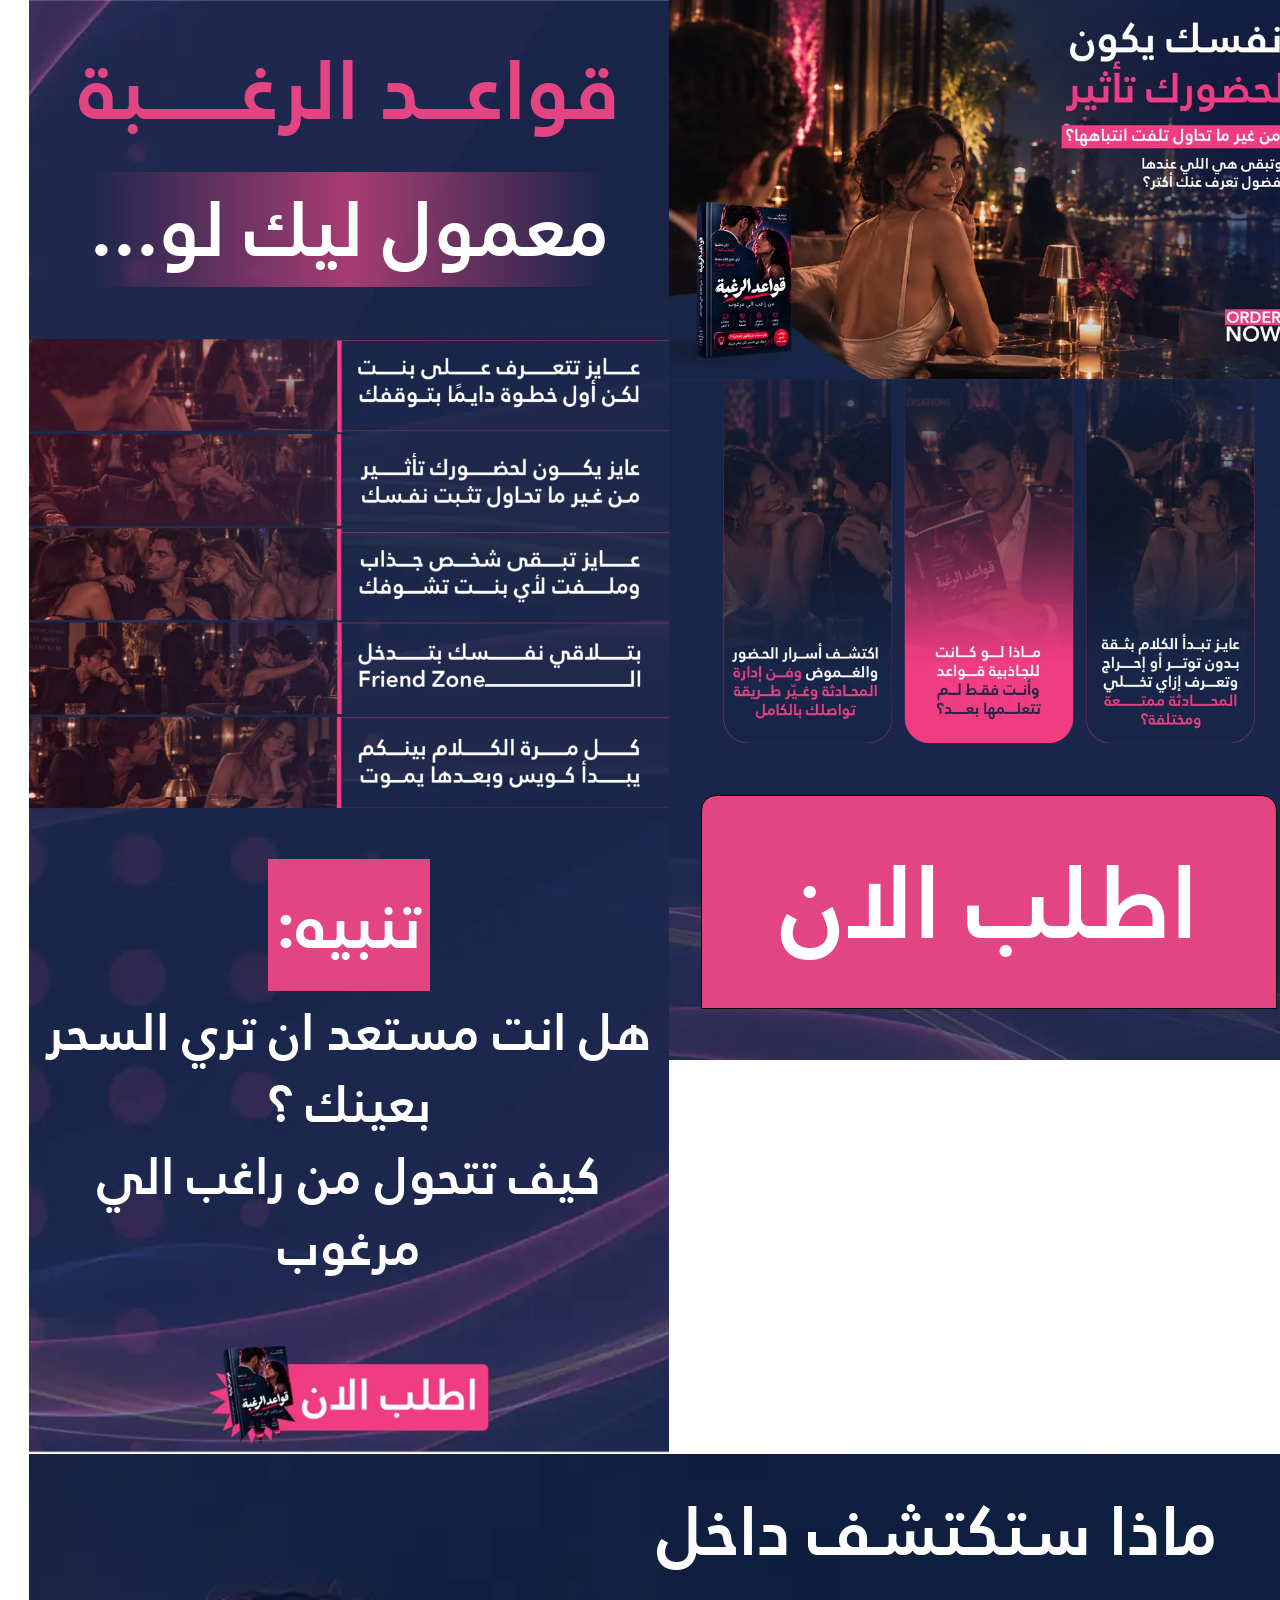
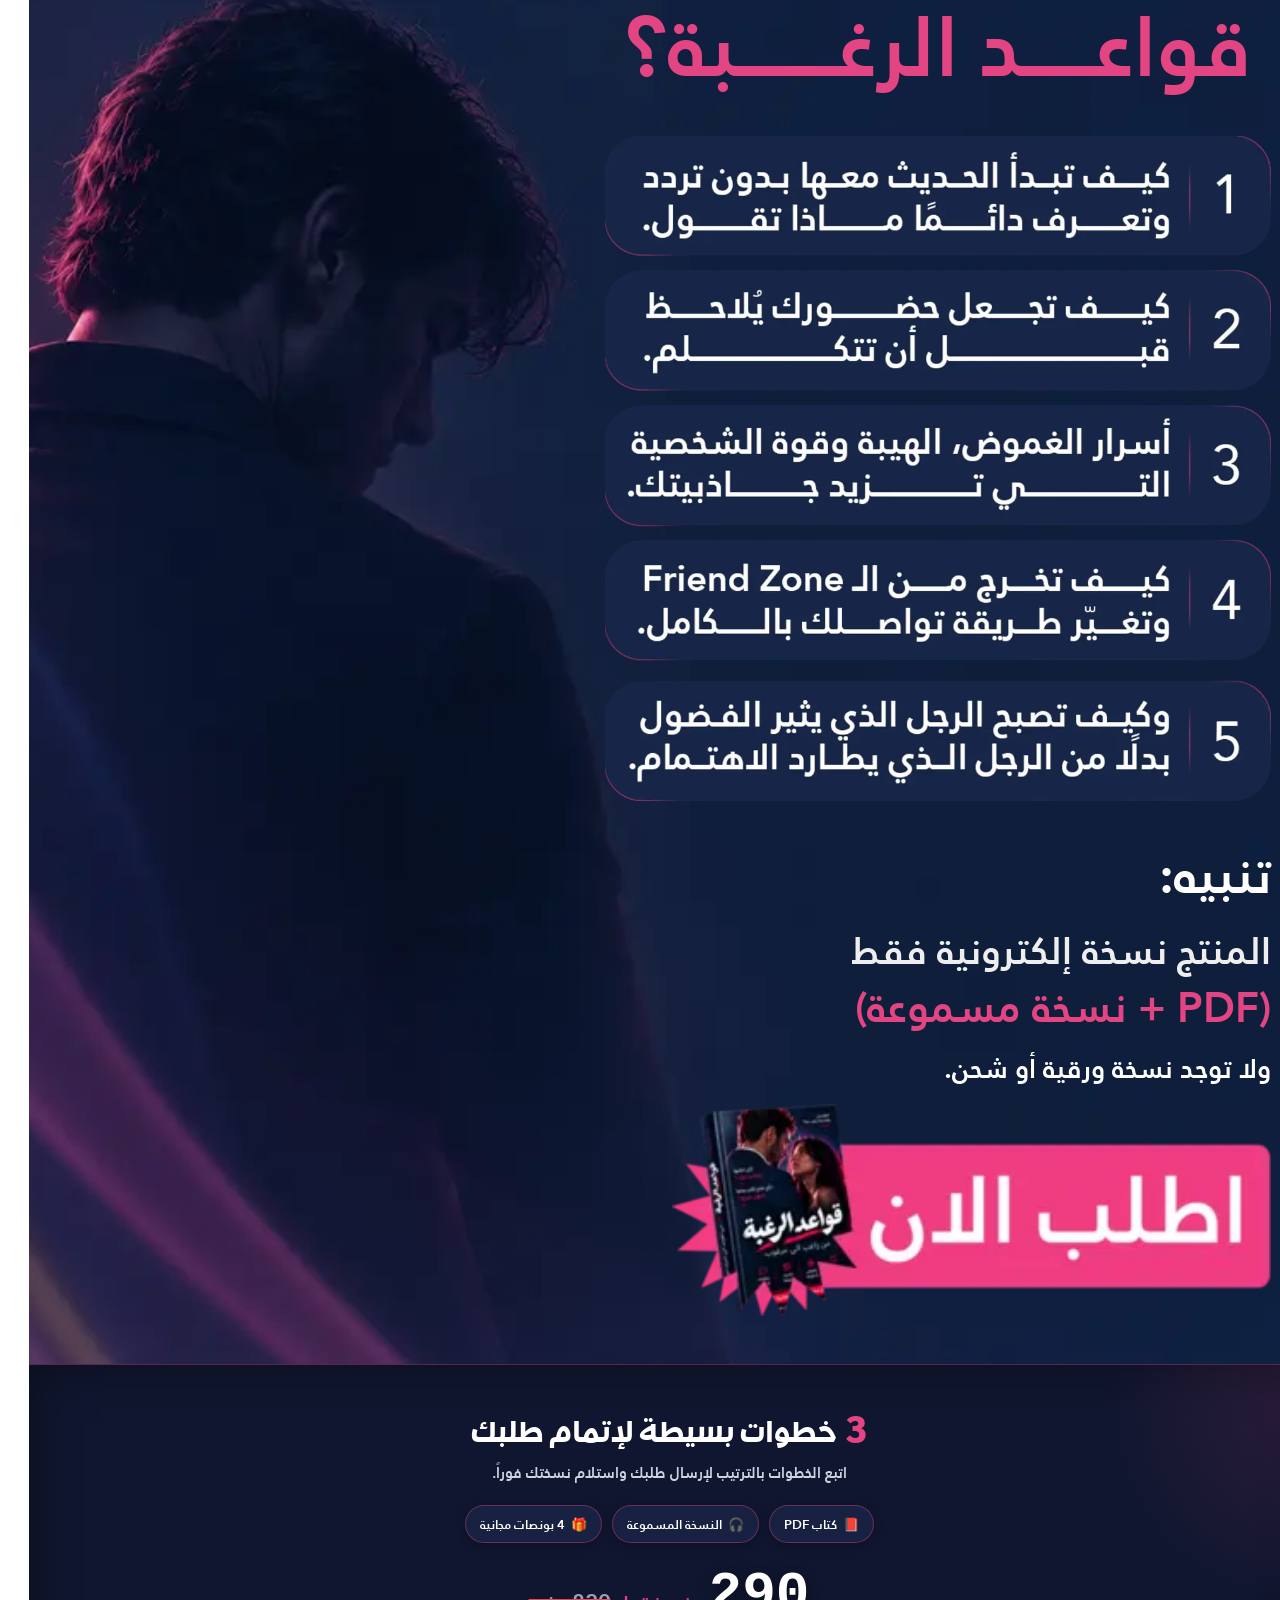
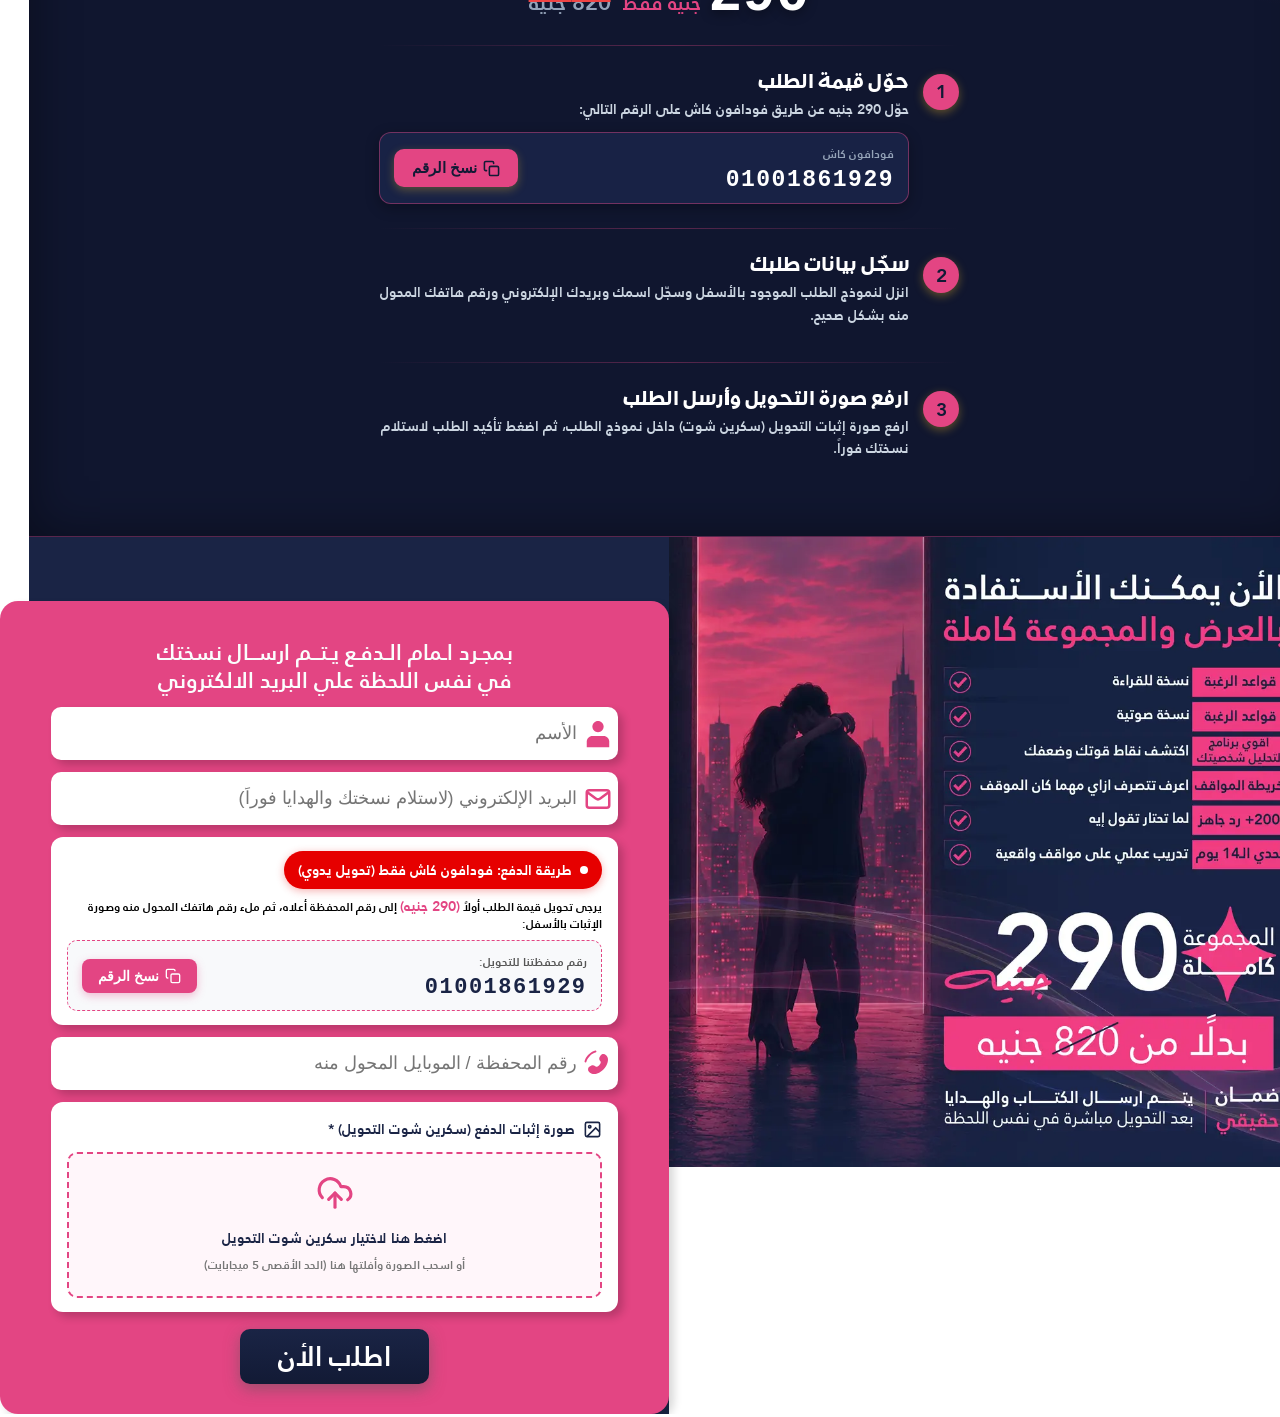
==== commit 15dc91b9: "Add files via upload" ====
--- a/index.html
+++ b/index.html
@@ -167,15 +167,86 @@
 
 
         <div class="imp_div">
-
-         
         </div>
-
-      
       </section>
     </div>
 
-    <section class="form_section" id="submit-now">
+    <!-- ==================================================
+         قسم خطوات إتمام الطلب (3 خطوات بسيطة لإتمام طلبك)
+         ================================================== -->
+    <section class="order_steps_section" id="submit-now">
+      <div class="steps_container">
+        <!-- عنوان السكشن والوصف -->
+        <div class="steps_header">
+          <h2 class="steps_title"><span class="step_num_accent">3</span> خطوات بسيطة لإتمام طلبك</h2>
+          <p class="steps_subtitle">اتبع الخطوات بالترتيب لإرسال طلبك واستلام نسختك فوراً.</p>
+        </div>
+
+        <!-- البادجات الثلاثة -->
+        <div class="steps_badges_wrapper">
+          <div class="step_badge"><span>📕</span> <span>كتاب PDF</span></div>
+          <div class="step_badge"><span>🎧</span> <span>النسخة المسموعة</span></div>
+          <div class="step_badge"><span>🎁</span> <span>4 بونصات مجانية</span></div>
+        </div>
+
+        <!-- عرض السعر والخصم -->
+        <div class="steps_price_box">
+          <div class="price_current">
+            <span class="price_digits">290</span>
+            <span class="price_currency">جنيه فقط</span>
+          </div>
+          <div class="price_old">
+            <span class="old_amount">820 جنيه</span>
+          </div>
+        </div>
+
+        <div class="steps_divider"></div>
+
+        <!-- الخطوة 1 -->
+        <div class="step_card">
+          <div class="step_circle">1</div>
+          <div class="step_body">
+            <h3 class="step_heading">حوّل قيمة الطلب</h3>
+            <p class="step_desc">حوّل 290 جنيه عن طريق فودافون كاش على الرقم التالي:</p>
+            <div class="step_wallet_widget">
+              <div class="wallet_data">
+                <span class="wallet_type">فودافون كاش</span>
+                <span class="wallet_digits">01001861929</span>
+              </div>
+              <button type="button" class="btn_copy_steps" id="btnCopySteps" title="نسخ رقم فودافون كاش">
+                <svg width="17" height="17" viewBox="0 0 24 24" fill="none" stroke="currentColor" stroke-width="2.2" stroke-linecap="round" stroke-linejoin="round">
+                  <rect x="9" y="9" width="13" height="13" rx="2" ry="2"></rect>
+                  <path d="M5 15H4a2 2 0 0 1-2-2V4a2 2 0 0 1 2-2h9a2 2 0 0 1 2 2v1"></path>
+                </svg>
+                <span id="copyStepsText">نسخ الرقم</span>
+              </button>
+            </div>
+          </div>
+        </div>
+                <div class="steps_divider"></div>
+
+        <!-- الخطوة 2 -->
+        <div class="step_card">
+          <div class="step_circle">2</div>
+          <div class="step_body">
+            <h3 class="step_heading">سجّل بيانات طلبك</h3>
+            <p class="step_desc">انزل لنموذج الطلب الموجود بالأسفل وسجّل اسمك وبريدك الإلكتروني ورقم هاتفك المحول منه بشكل صحيح.</p>
+          </div>
+        </div>
+
+                <div class="steps_divider"></div>
+        <!-- الخطوة 3 -->
+        <div class="step_card">
+          <div class="step_circle">3</div>
+          <div class="step_body">
+            <h3 class="step_heading">ارفع صورة التحويل وأرسل الطلب</h3>
+            <p class="step_desc">ارفع صورة إثبات التحويل (سكرين شوت) داخل نموذج الطلب، ثم اضغط تأكيد الطلب لاستلام نسختك فوراً.</p>
+          </div>
+        </div>
+      </div>
+    </section>
+
+    <section class="form_section" id="order-form">
       <div class="price">
         <div class="img_price">
           <img src="images/top-form.webp"
@@ -195,8 +266,8 @@
 
         <form id="form">
           <div class="top_form">
-            <p>سجل بياناتك الان وسوف نقوم بالتواصل</p>
-            <p>معــــكم بكل التفاصيل قبل شـحن المـــنتج</p>
+            <p>بمجـرد اـمام الـدفـع يـتــم ارســال نسختك </p>
+            <p>في نفس اللحظة علي البريد الالكتروني </p>
           </div>
 
           <div class="input_div">
@@ -215,24 +286,12 @@
           </div>
 
           <div class="input_div">
-            <input type="tel" name="Number" id="phone" maxlength="11" data-label="Phone" placeholder="رقم الهاتف"
+            <input type="email" name="Email" id="email" placeholder="البريد الإلكتروني (لاستلام نسختك والهدايا فوراً)"
               required />
 
-            <svg class="icon_Phone" viewBox="0 0 24 24" fill="none" xmlns="http://www.w3.org/2000/svg"
-              transform="matrix(-1, 0, 0, 1, 0, 0)">
-              <g id="SVGRepo_bgCarrier" stroke-width="0"></g>
-              <g id="SVGRepo_tracerCarrier" stroke-linecap="round" stroke-linejoin="round"></g>
-              <g id="SVGRepo_iconCarrier">
-                <path
-                  d="M10.0376 5.31617L10.6866 6.4791C11.2723 7.52858 11.0372 8.90532 10.1147 9.8278C10.1147 9.8278 10.1147 9.8278 10.1147 9.8278C10.1146 9.82792 8.99588 10.9468 11.0245 12.9755C13.0525 15.0035 14.1714 13.8861 14.1722 13.8853C14.1722 13.8853 14.1722 13.8853 14.1722 13.8853C15.0947 12.9628 16.4714 12.7277 17.5209 13.3134L18.6838 13.9624C20.2686 14.8468 20.4557 17.0692 19.0628 18.4622C18.2258 19.2992 17.2004 19.9505 16.0669 19.9934C14.1588 20.0658 10.9183 19.5829 7.6677 16.3323C4.41713 13.0817 3.93421 9.84122 4.00655 7.93309C4.04952 6.7996 4.7008 5.77423 5.53781 4.93723C6.93076 3.54428 9.15317 3.73144 10.0376 5.31617Z"
-                  fill="#E34583"></path>
-                <path
-                  d="M13.2595 1.87983C13.3257 1.47094 13.7122 1.19357 14.1211 1.25976C14.1464 1.26461 14.2279 1.27983 14.2705 1.28933C14.3559 1.30834 14.4749 1.33759 14.6233 1.38082C14.9201 1.46726 15.3347 1.60967 15.8323 1.8378C16.8286 2.29456 18.1544 3.09356 19.5302 4.46936C20.906 5.84516 21.705 7.17097 22.1617 8.16725C22.3899 8.66487 22.5323 9.07947 22.6187 9.37625C22.6619 9.52466 22.6912 9.64369 22.7102 9.72901C22.7197 9.77168 22.7267 9.80594 22.7315 9.83125L22.7373 9.86245C22.8034 10.2713 22.5286 10.6739 22.1197 10.7401C21.712 10.8061 21.3279 10.53 21.2601 10.1231C21.258 10.1121 21.2522 10.0828 21.2461 10.0551C21.2337 9.9997 21.2124 9.91188 21.1786 9.79572C21.1109 9.56339 20.9934 9.21806 20.7982 8.79238C20.4084 7.94207 19.7074 6.76789 18.4695 5.53002C17.2317 4.29216 16.0575 3.59117 15.2072 3.20134C14.7815 3.00618 14.4362 2.88865 14.2038 2.82097C14.0877 2.78714 13.9417 2.75363 13.8863 2.7413C13.4793 2.67347 13.1935 2.28755 13.2595 1.87983Z"
-                  fill="#E34583"></path>
-                <path fill-rule="evenodd" clip-rule="evenodd"
-                  d="M13.4857 5.3293C13.5995 4.93102 14.0146 4.7004 14.4129 4.81419L14.2069 5.53534C14.4129 4.81419 14.4129 4.81419 14.4129 4.81419L14.4144 4.81461L14.4159 4.81505L14.4192 4.81602L14.427 4.81834L14.4468 4.8245C14.4618 4.82932 14.4807 4.8356 14.5031 4.84357C14.548 4.85951 14.6074 4.88217 14.6802 4.91337C14.8259 4.97581 15.0249 5.07223 15.2695 5.21694C15.7589 5.50662 16.4271 5.9878 17.2121 6.77277C17.9971 7.55775 18.4782 8.22593 18.7679 8.7154C18.9126 8.95991 19.009 9.15897 19.0715 9.30466C19.1027 9.37746 19.1254 9.43682 19.1413 9.48173C19.1493 9.50418 19.1555 9.52301 19.1604 9.53809L19.1665 9.55788L19.1688 9.56563L19.1698 9.56896L19.1702 9.5705C19.1702 9.5705 19.1707 9.57194 18.4495 9.77798L19.1707 9.57194C19.2845 9.97021 19.0538 10.3853 18.6556 10.4991C18.2607 10.6119 17.8492 10.3862 17.7313 9.99413L17.7276 9.98335C17.7223 9.96832 17.7113 9.93874 17.6928 9.89554C17.6558 9.8092 17.5887 9.66797 17.4771 9.47938C17.2541 9.10264 16.8514 8.53339 16.1514 7.83343C15.4515 7.13348 14.8822 6.73078 14.5055 6.50781C14.3169 6.39619 14.1757 6.32909 14.0893 6.29209C14.0461 6.27358 14.0165 6.26254 14.0015 6.25721L13.9907 6.25352C13.5987 6.13564 13.3729 5.72419 13.4857 5.3293Z"
-                  fill="#E34583"></path>
-              </g>
+            <svg viewBox="0 0 24 24" fill="none" xmlns="http://www.w3.org/2000/svg">
+              <path d="M4 7.00005L10.2 11.65C11.2667 12.45 12.7333 12.45 13.8 11.65L20 7" stroke="#E34583" stroke-width="2" stroke-linecap="round" stroke-linejoin="round"/>
+              <rect x="3" y="5" width="18" height="14" rx="2" stroke="#E34583" stroke-width="2" stroke-linecap="round"/>
             </svg>
           </div>
 
@@ -244,16 +303,15 @@
                 <span>طريقة الدفع: فودافون كاش فقط (تحويل يدوي)</span>
               </div>
             </div>
-            
-            <p class="payment_alert_text">
-              * تنبيه هام: الدفع متاح حصرياً عبر <strong>فودافون كاش</strong> بتحويل يدوي، ولا توجد أي وسيلة دفع أخرى حالياً.
+
+             <p class="wallet_hint">
+              يرجى تحويل قيمة الطلب أولاً <strong style="color: #E34583; font-weight: 800; font-size: 13.5px;">(290 جنيه)</strong> إلى رقم المحفظة أعلاه، ثم ملء رقم هاتفك المحول منه وصورة الإثبات بالأسفل:
             </p>
-
             <!-- صندوق رقم المحفظة وزر النسخ -->
             <div class="wallet_copy_box">
               <div class="wallet_details">
                 <span class="wallet_title">رقم محفظتنا للتحويل:</span>
-                <span class="wallet_num" id="walletNumText">01012485706</span>
+                <span class="wallet_num" id="walletNumText">01001861929</span>
               </div>
               <button type="button" class="btn_copy_wallet" id="btnCopyWallet" aria-label="نسخ رقم المحفظة">
                 <svg class="copy_icon" viewBox="0 0 24 24" fill="none" stroke="currentColor" stroke-width="2">
@@ -264,9 +322,7 @@
               </button>
             </div>
 
-            <p class="wallet_hint">
-              يرجى تحويل قيمة الطلب أولاً إلى رقم المحفظة أعلاه، ثم ملء رقم هاتفك المحول منه وصورة الإثبات بالأسفل:
-            </p>
+           
           </div>
 
           <!-- حقل رقم المحفظة أو الموبايل المحول منه -->
@@ -364,7 +420,7 @@
 
           <!-- بيانات وسيلة الدفع والمحفظة لشيت مونكي -->
           <input type="hidden" name="Payment Method" value="فودافون كاش (Vodafone Cash) - يدوي" />
-          <input type="hidden" name="Our Wallet" value="01012485706" />
+          <input type="hidden" name="Our Wallet" value="01001861929" />
           <input type="hidden" id="inp_ProofLink" name="Payment Proof Link" value="" />
 
           <!-- هنا اسم المنتج  -->
@@ -623,13 +679,14 @@
 
       /* عناصر النموذج الأساسية */
       const nameInput = document.getElementById("name");
-      const phoneInput = document.getElementById("phone");
+      const emailInput = document.getElementById("email");
       const form = document.getElementById("form");
       const errorBox = document.getElementById("error");
       const redirInput = document.getElementById("redDir");
 
-      /* عناصر فودافون كاش وإثبات الدفع */
+      /* عناصر فودافون كاش وإثبات الدفع وسكشن الخطوات */
       const btnCopyWallet = document.getElementById("btnCopyWallet");
+      const btnCopySteps = document.getElementById("btnCopySteps");
       const transferPhoneInput = document.getElementById("transfer_phone");
       const proofImageInput = document.getElementById("proof_image");
       const uploadDropzone = document.getElementById("uploadDropzone");
@@ -663,45 +720,51 @@
         }
       }
 
-      /* =====================   زر نسخ رقم المحفظة   ===================== */
-      if (btnCopyWallet) {
-        let copyTimeout = null;
-        const markCopied = () => {
-          btnCopyWallet.classList.add("copied");
-          const label = btnCopyWallet.querySelector(".copy_label");
+      /* =====================   أزرار نسخ رقم المحفظة   ===================== */
+      const WALLET_NUMBER = "01001861929";
+
+      function fallbackCopyText(text, onSuccess) {
+        const ta = document.createElement("textarea");
+        ta.value = text;
+        ta.style.position = "fixed";
+        ta.style.left = "-9999px";
+        document.body.appendChild(ta);
+        ta.select();
+        try {
+          document.execCommand("copy");
+          if (onSuccess) onSuccess();
+        } catch (e) {}
+        document.body.removeChild(ta);
+      }
+
+      function setupCopyButton(btn, textSelector) {
+        if (!btn) return;
+        let timeout = null;
+        const markDone = () => {
+          btn.classList.add("copied");
+          const label = textSelector ? btn.querySelector(textSelector) : null;
           if (label) label.textContent = "تم النسخ ✓";
-          clearTimeout(copyTimeout);
-          copyTimeout = setTimeout(() => {
-            btnCopyWallet.classList.remove("copied");
+          clearTimeout(timeout);
+          timeout = setTimeout(() => {
+            btn.classList.remove("copied");
             if (label) label.textContent = "نسخ الرقم";
           }, 2500);
         };
 
-        btnCopyWallet.addEventListener("click", () => {
-          const walletNum = "01012485706";
+        btn.addEventListener("click", () => {
           if (navigator.clipboard && navigator.clipboard.writeText) {
-            navigator.clipboard.writeText(walletNum)
-              .then(() => markCopied())
-              .catch(() => fallbackCopy(walletNum));
+            navigator.clipboard.writeText(WALLET_NUMBER)
+              .then(markDone)
+              .catch(() => fallbackCopyText(WALLET_NUMBER, markDone));
           } else {
-            fallbackCopy(walletNum);
+            fallbackCopyText(WALLET_NUMBER, markDone);
           }
         });
-
-        function fallbackCopy(text) {
-          const ta = document.createElement("textarea");
-          ta.value = text;
-          ta.style.position = "fixed";
-          ta.style.left = "-9999px";
-          document.body.appendChild(ta);
-          ta.select();
-          try {
-            document.execCommand("copy");
-            markCopied();
-          } catch (e) {}
-          document.body.removeChild(ta);
-        }
-      }
+      }
+
+      // تفعيل زر النسخ في سكشن الخطوات وزر النسخ داخل الفورم
+      setupCopyButton(btnCopySteps, "#copyStepsText");
+      setupCopyButton(btnCopyWallet, ".copy_label");
 
       /* =====================   التحكم في رفع ومعاينة صورة الإثبات   ===================== */
       function handleFileSelect(file) {
@@ -792,11 +855,60 @@
         });
       }
 
-      /* =====================   دالة رفع الصورة مع تتبع شريط التقدم   ===================== */
-      function uploadProofToServer(file, onProgress) {
-        return new Promise((resolve) => {
+      /* =====================   إعدادات ودوال رفع الصور   ===================== */
+      const IMGBB_API_KEY = ""; 
+
+      async function uploadProofToServer(file, onProgress) {
+        // 1. الخيار الأول: الرفع الدائم عبر Sheet Monkey المدفوع (Amazon S3 الرسمي)
+        try {
+          const smRes = await fetch(`${PRIMARY_SHEETMONKEY_URL}/file`, {
+            method: "POST",
+            headers: {
+              "Content-Type": "application/json",
+              Accept: "application/json",
+            },
+            body: JSON.stringify({
+              name: file.name,
+              contentType: file.type || "image/jpeg",
+            }),
+          });
+
+          if (smRes.ok) {
+            const smData = await smRes.json();
+            if (smData && smData.url && smData.fields) {
+              // رفع الملف مباشرة إلى Amazon S3 الخاص بشيت مونكي مع شريط التقدم الحي
+              const s3Url = await uploadToSheetMonkeyS3(file, smData, onProgress);
+              if (s3Url) return s3Url;
+            }
+          }
+        } catch (smErr) {
+          console.warn("SheetMonkey S3 not active or waiting for toggle:", smErr);
+        }
+
+        // 2. الخيار الثاني: الرفع الدائم للأبد عبر ImgBB (إذا تم وضع مفتاح)
+        if (IMGBB_API_KEY && IMGBB_API_KEY.trim() !== "") {
+          try {
+            const ibbUrl = await uploadToImgBB(file, onProgress);
+            if (ibbUrl) return ibbUrl;
+          } catch (ibbErr) {
+            console.warn("ImgBB error:", ibbErr);
+          }
+        }
+
+        // 3. الخيار الثالث الاحتياطي: خادم سحابي بمهلة 48 ساعة
+        return await uploadToTmpFiles(file, onProgress);
+      }
+
+      // دالة الرفع المباشر لـ Amazon S3 الخاص بـ Sheet Monkey (دائم للأبد)
+      function uploadToSheetMonkeyS3(file, s3Data, onProgress) {
+        return new Promise((resolve, reject) => {
           const xhr = new XMLHttpRequest();
           const fd = new FormData();
+          Object.keys(s3Data.fields).forEach((key) => {
+            fd.append(key, s3Data.fields[key]);
+          });
+          fd.append("acl", "public-read");
+          fd.append("Content-Type", file.type || "image/jpeg");
           fd.append("file", file);
 
           xhr.upload.onprogress = (e) => {
@@ -807,18 +919,80 @@
           };
 
           xhr.onload = () => {
+            if (xhr.status >= 200 && xhr.status < 300) {
+              const permanentUrl = `${s3Data.url}/${s3Data.fields.key}`;
+              resolve(permanentUrl);
+            } else {
+              reject(new Error("S3 Upload status: " + xhr.status));
+            }
+          };
+
+          xhr.onerror = () => reject(new Error("S3 network error"));
+          xhr.open("POST", s3Data.url);
+          xhr.send(fd);
+        });
+      }
+
+      // دالة الرفع عبر ImgBB
+      function uploadToImgBB(file, onProgress) {
+        return new Promise((resolve, reject) => {
+          const xhr = new XMLHttpRequest();
+          const fd = new FormData();
+          fd.append("image", file);
+
+          xhr.upload.onprogress = (e) => {
+            if (e.lengthComputable && onProgress) {
+              const pct = Math.round((e.loaded / e.total) * 100);
+              onProgress(pct);
+            }
+          };
+
+          xhr.onload = () => {
+            try {
+              if (xhr.status >= 200 && xhr.status < 300) {
+                const res = JSON.parse(xhr.responseText);
+                if (res && res.data && (res.data.display_url || res.data.url)) {
+                  resolve(res.data.display_url || res.data.url);
+                  return;
+                }
+              }
+            } catch (err) {}
+            reject(new Error("ImgBB parse error"));
+          };
+
+          xhr.onerror = () => reject(new Error("ImgBB network error"));
+          xhr.open("POST", `https://api.imgbb.com/1/upload?key=${IMGBB_API_KEY.trim()}`);
+          xhr.send(fd);
+        });
+      }
+
+      // دالة الرفع الاحتياطية (48 ساعة)
+      function uploadToTmpFiles(file, onProgress) {
+        return new Promise((resolve) => {
+          const xhr = new XMLHttpRequest();
+          const fd = new FormData();
+          fd.append("file", file);
+          // مهلة 48 ساعة = 172800 ثانية
+          fd.append("expire", "172800");
+
+          xhr.upload.onprogress = (e) => {
+            if (e.lengthComputable && onProgress) {
+              const pct = Math.round((e.loaded / e.total) * 100);
+              onProgress(pct);
+            }
+          };
+
+          xhr.onload = () => {
             try {
               if (xhr.status >= 200 && xhr.status < 300) {
                 const res = JSON.parse(xhr.responseText);
                 if (res && res.data && res.data.url) {
-                  // تحويل رابط التنزيل المباشر
                   const directUrl = res.data.url.replace("tmpfiles.org/", "tmpfiles.org/dl/");
                   resolve(directUrl);
                   return;
                 }
               }
             } catch (err) {}
-            // في حال تعذر الحصول على رابط خارجي نضمن عدم تعطيل الإرسال
             resolve(`صورة: ${file.name} (${formatFileSize(file.size)})`);
           };
 
@@ -845,8 +1019,17 @@
         });
       }
 
-      if (phoneInput) {
-        phoneInput.addEventListener("input", function () {
+      if (emailInput) {
+        emailInput.addEventListener("invalid", function () {
+          if (this.validity.valueMissing) {
+            this.setCustomValidity("من فضلك أدخل البريد الإلكتروني");
+          } else if (this.validity.typeMismatch) {
+            this.setCustomValidity("من فضلك أدخل بريد إلكتروني صحيح");
+          } else {
+            this.setCustomValidity("");
+          }
+        });
+        emailInput.addEventListener("input", function () {
           if (this.validity.valid) this.setCustomValidity("");
           clearError();
         });
@@ -870,7 +1053,7 @@
 
       /* رابط SheetMonkey الأساسي للأوردرات */
       const PRIMARY_SHEETMONKEY_URL =
-        "https://api.sheetmonkey.io/form/e8VTzg7wAGMWUZJctT7kuQ";
+        "https://api.sheetmonkey.io/form/iEUygPZTfkZNcFyrPu37bA";
 
       let isSending = false;
       form.addEventListener("submit", async (e) => {
@@ -891,21 +1074,20 @@
           return;
         }
 
-        const rawPhone = phoneInput ? phoneInput.value : "";
-        const cleanedVal = cleanPhoneNumber(rawPhone);
-        const prefix = cleanedVal.substring(0, 3);
-        const validPref = ["010", "011", "012", "015"];
+        const emailVal = emailInput ? emailInput.value.trim() : "";
+        const emailRegex = /^[^\s@]+@[^\s@]+\.[^\s@]+$/;
         const errors = [];
 
-        // التحقق من رقم الهاتف الأساسي
-        if (cleanedVal.length !== 11 || !validPref.includes(prefix)) {
-          errors.push("رقم الهاتف الأساسي غير صحيح (يجب أن يكون 11 رقماً ويبدأ بـ 010 أو 011 أو 012 أو 015) !");
+        // التحقق من صحة البريد الإلكتروني
+        if (!emailVal || !emailRegex.test(emailVal)) {
+          errors.push("يرجى إدخال بريد إلكتروني صحيح (مثال: name@gmail.com) لاستلام نسختك والهدايا فوراً !");
         }
 
         // التحقق من رقم الهاتف المحول منه
         const rawTransfer = transferPhoneInput ? transferPhoneInput.value : "";
         const cleanedTransferVal = cleanPhoneNumber(rawTransfer);
         const transferPrefix = cleanedTransferVal.substring(0, 3);
+        const validPref = ["010", "011", "012", "015"];
         if (cleanedTransferVal.length !== 11 || !validPref.includes(transferPrefix)) {
           errors.push("رقم الهاتف/المحفظة المحول منه غير صحيح (11 رقماً) !");
         }
@@ -994,9 +1176,10 @@
 
         const primaryFormData = {
           Name: nameInput ? nameInput.value.trim() : "",
-          Number: cleanedVal,
+          Email: emailVal,
+          Number: cleanedTransferVal,
           "Payment Method": "فودافون كاش (تحويل يدوي)",
-          "Our Wallet": "01012485706",
+          "Our Wallet": "01001861929",
           "Sender Number": cleanedTransferVal,
           "Payment Proof Link": proofUrl,
           Product: document.querySelector('input[name="Product"]')
--- a/css/style.css
+++ b/css/style.css
@@ -98,7 +98,7 @@
 .div_btn .btn{
   font-family: mainFont, sans-serif;
   font-size: 28px;
-  padding: 12px 38px 12px;
+  padding: 2px 38px 2px;
   color: #fff;
   background: linear-gradient(#1A2445, #121a35);
   border-radius: 10px;
@@ -422,7 +422,7 @@
   padding: 12px 0;
 }
 .form_section .top_form p{
-  font-size: 5vw;
+  font-size: 4.9vw;
   line-height: 1.3;
   color: #fbfdfd;
 }
@@ -581,9 +581,11 @@
 
 .payment_method_card .wallet_hint {
   font-size: 11.5px;
-  color: #666;
+  color: #000;
+  font-weight: bold;
   margin-top: 8px;
   line-height: 1.4;
+  margin-bottom: 8px;
 }
 
 /* بطاقة رفع صورة الإثبات */
@@ -795,7 +797,7 @@
   font-size: 2.5vw;
 }
 .form_section .top_form p{
-  font-size: 4.8vw;
+  font-size: 4.6vw;
 }
 .form_section form .input_div{
   width: 90%;
@@ -830,7 +832,7 @@
   font-size: 13.5px;
 }
 .form_section .top_form p{
-  font-size: 24px;
+  font-size: 22px;
 }
 }
 
@@ -847,4 +849,261 @@
 }
 
 /* End form_section Section */
+/* ================== */
+
+/* ==================================================
+   قسم 3 خطوات بسيطة لإتمام طلبك (Order Steps Section)
+   ================================================== */
+.order_steps_section {
+  background: #10162f;
+  padding: 45px 15px 40px;
+  position: relative;
+  overflow: hidden;
+  border-top: 1px solid rgba(227, 69, 131, 0.35);
+  border-bottom: 1px solid rgba(227, 69, 131, 0.35);
+  box-shadow: inset 0 0 50px rgba(0, 0, 0, 0.4);
+}
+
+.order_steps_section::before {
+  content: '';
+  position: absolute;
+  top: -20%;
+  right: -15%;
+  width: 400px;
+  height: 400px;
+  background: radial-gradient(circle, rgba(227, 69, 131, 0.12) 0%, transparent 70%);
+  pointer-events: none;
+}
+
+.order_steps_section .steps_container {
+  max-width: 580px;
+  margin: 0 auto;
+  text-align: center;
+  position: relative;
+  z-index: 2;
+}
+
+.order_steps_section .steps_header {
+  margin-bottom: 20px;
+}
+
+.order_steps_section .steps_title {
+  color: #ffffff;
+  font-size: 28px;
+  font-family: mainBold, sans-serif;
+  font-weight: 900;
+  line-height: 1.3;
+  margin-bottom: 8px;
+}
+
+.order_steps_section .step_num_accent {
+  color: #E34583;
+  font-size: 34px;
+  margin-left: 3px;
+  display: inline-block;
+}
+
+.order_steps_section .steps_subtitle {
+  color: #cbd5e1;
+  font-size: 15px;
+  line-height: 1.5;
+}
+
+/* البادجات العلوية الثلاثة */
+.order_steps_section .steps_badges_wrapper {
+  display: flex;
+  align-items: center;
+  justify-content: center;
+  gap: 10px;
+  flex-wrap: wrap;
+  margin-bottom: 24px;
+}
+
+.order_steps_section .step_badge {
+  display: inline-flex;
+  align-items: center;
+  gap: 6px;
+  background: rgba(26, 36, 69, 0.85);
+  border: 1px solid rgba(227, 69, 131, 0.4);
+  color: #ffffff;
+  padding: 6px 14px;
+  border-radius: 30px;
+  font-size: 13px;
+  font-weight: bold;
+  box-shadow: 0 2px 8px rgba(0, 0, 0, 0.25);
+  transition: 0.25s ease;
+}
+
+.order_steps_section .step_badge:hover {
+  border-color: #E34583;
+  transform: translateY(-1px);
+}
+
+/* عرض السعر الكبير */
+.order_steps_section .steps_price_box {
+  display: flex;
+  align-items: baseline;
+  justify-content: center;
+  gap: 12px;
+  margin-bottom: 22px;
+}
+
+.order_steps_section .price_current {
+  display: inline-flex;
+  align-items: baseline;
+  gap: 8px;
+}
+
+.order_steps_section .price_digits {
+  font-size: 56px;
+  font-weight: 900;
+  color: #ffffff;
+  font-family: monospace, sans-serif;
+  line-height: 1;
+  text-shadow: 0 3px 12px rgba(0, 0, 0, 0.4);
+}
+
+.order_steps_section .price_currency {
+  font-size: 20px;
+  font-weight: 800;
+  color: #E34583;
+}
+
+.order_steps_section .price_old .old_amount {
+  font-size: 22px;
+  color: #94a3b8;
+  text-decoration: line-through;
+  text-decoration-color: #ef4444;
+  text-decoration-thickness: 2.5px;
+}
+
+.order_steps_section .steps_divider {
+  width: 100%;
+  height: 1px;
+  background: linear-gradient(90deg, transparent, rgba(227, 69, 131, 0.35), transparent);
+  margin-bottom: 26px;
+}
+
+/* بطاقات الخطوات */
+.order_steps_section .step_card {
+  display: flex;
+  align-items: flex-start;
+  gap: 14px;
+  text-align: right;
+  margin-bottom: 24px;
+}
+
+.order_steps_section .step_circle {
+  width: 36px;
+  height: 36px;
+  border-radius: 50%;
+  background: #E34583;
+  color: #121a35;
+  font-size: 19px;
+  font-weight: 900;
+  display: flex;
+  align-items: center;
+  justify-content: center;
+  flex-shrink: 0;
+  box-shadow: 0 3px 10px rgba(251, 191, 36, 0.35);
+  margin-top: 2px;
+}
+
+.order_steps_section .step_body {
+  flex-grow: 1;
+}
+
+.order_steps_section .step_heading {
+  color: #ffffff;
+  font-size: 18.5px;
+  font-family: mainBold, sans-serif;
+  font-weight: 800;
+  margin-bottom: 5px;
+}
+
+.order_steps_section .step_desc {
+  color: #cbd5e1;
+  font-size: 14px;
+  line-height: 1.6;
+  margin-bottom: 12px;
+}
+
+/* صندوق المحفظة داخل الخطوة 1 */
+.order_steps_section .step_wallet_widget {
+  display: flex;
+  align-items: center;
+  justify-content: space-between;
+  background: #182245;
+  border: 1.5px solid rgba(227, 69, 131, 0.45);
+  border-radius: 12px;
+  padding: 10px 14px;
+  box-shadow: 0 4px 14px rgba(0, 0, 0, 0.3);
+  gap: 10px;
+}
+
+.order_steps_section .wallet_data {
+  display: flex;
+  flex-direction: column;
+  text-align: right;
+}
+
+.order_steps_section .wallet_type {
+  font-size: 12px;
+  color: #94a3b8;
+  margin-bottom: 2px;
+}
+
+.order_steps_section .wallet_digits {
+  font-size: 23px;
+  font-weight: 900;
+  color: #ffffff;
+  letter-spacing: 1.5px;
+  font-family: monospace, sans-serif;
+  direction: ltr;
+  text-align: right;
+}
+
+.order_steps_section .btn_copy_steps {
+  display: inline-flex;
+  align-items: center;
+  gap: 6px;
+  background: #E34583;
+  color: #121a35;
+  padding: 10px 18px;
+  border-radius: 10px;
+  font-size: 15px;
+  font-weight: 900;
+  cursor: pointer;
+  border: none;
+  transition: all 0.25s ease;
+  white-space: nowrap;
+  box-shadow: 0 3px 10px rgba(251, 191, 36, 0.3);
+}
+
+.order_steps_section .btn_copy_steps:hover {
+  background: #f59e0b;
+  transform: translateY(-1px);
+}
+
+.order_steps_section .btn_copy_steps.copied {
+  background: #16a34a !important;
+  color: #ffffff !important;
+  box-shadow: 0 3px 10px rgba(22, 163, 74, 0.4);
+}
+
+@media (max-width: 576px) {
+  .order_steps_section .steps_title {
+    font-size: 23px;
+  }
+  .order_steps_section .price_digits {
+    font-size: 46px;
+  }
+  .order_steps_section .wallet_digits {
+    font-size: 20px;
+  }
+  .order_steps_section .btn_copy_steps {
+    padding: 8px 14px;
+    font-size: 13.5px;
+  }
+}
 /* ================== */
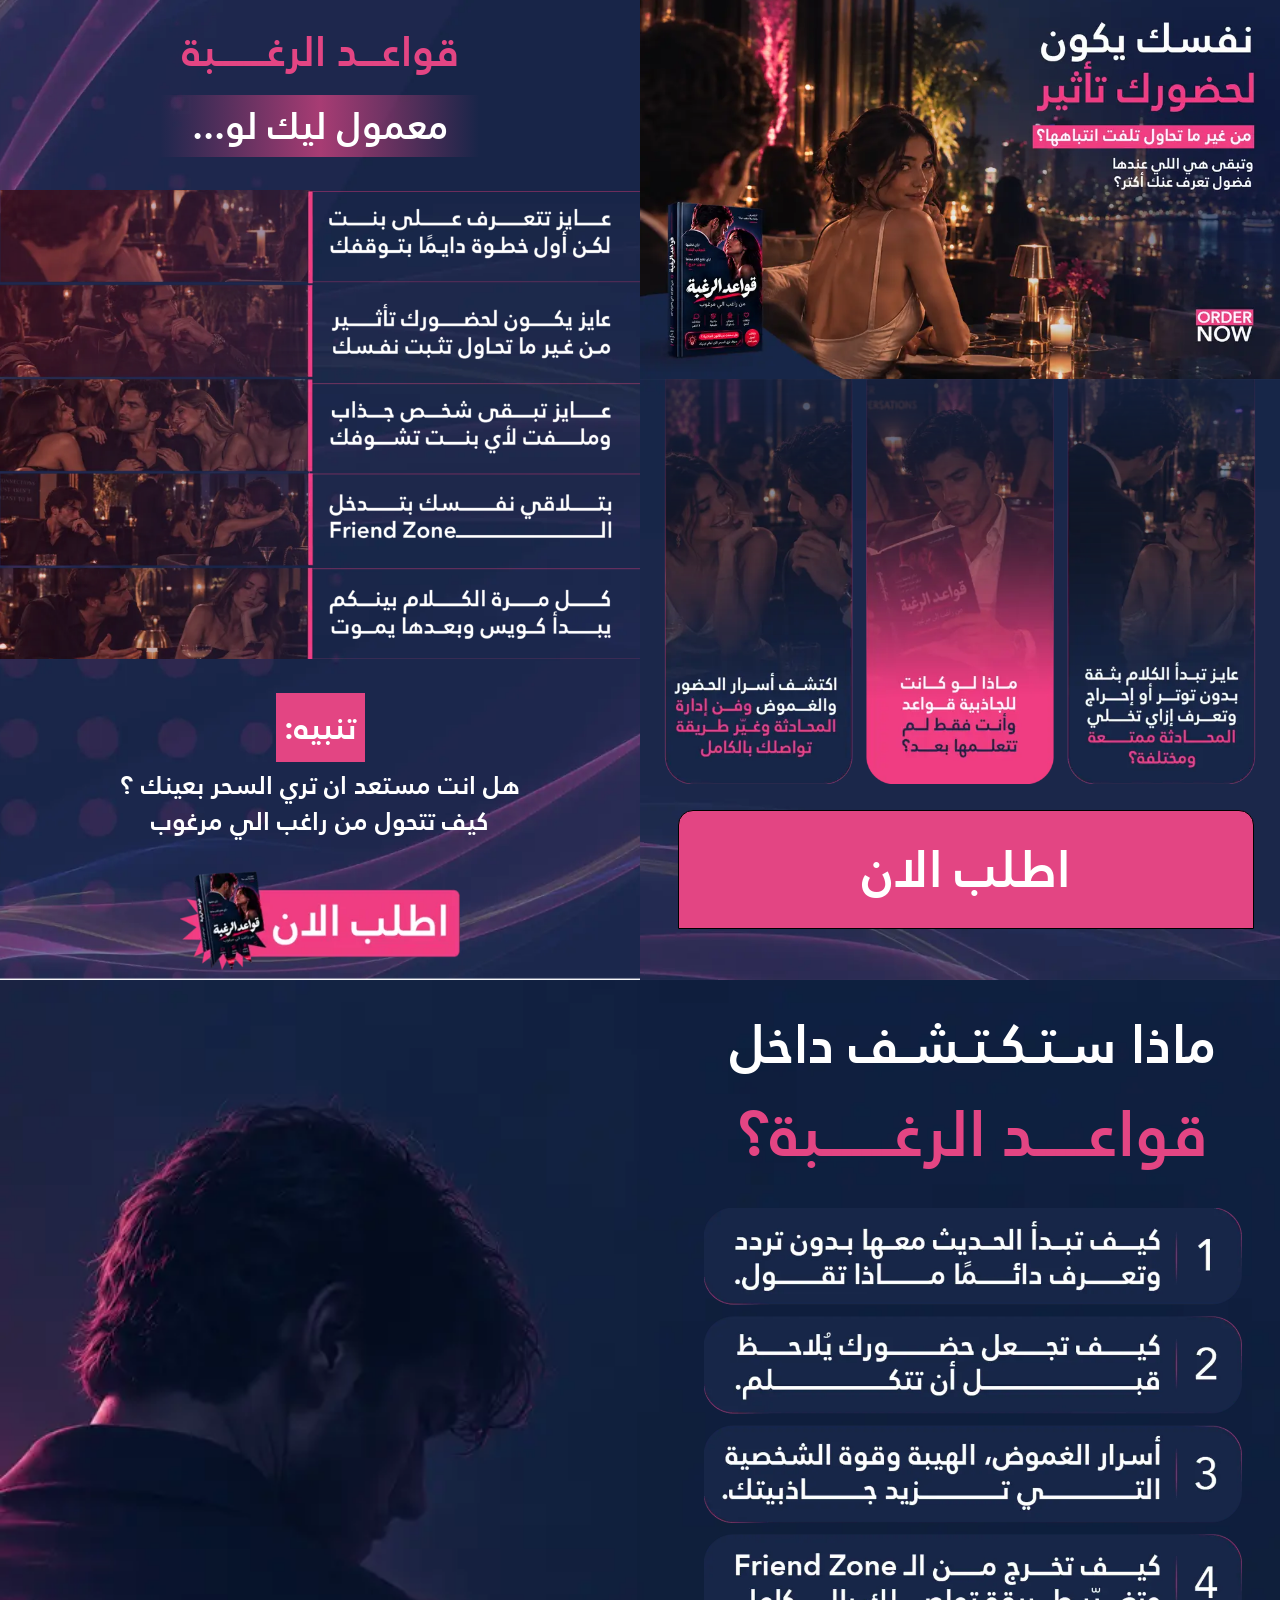
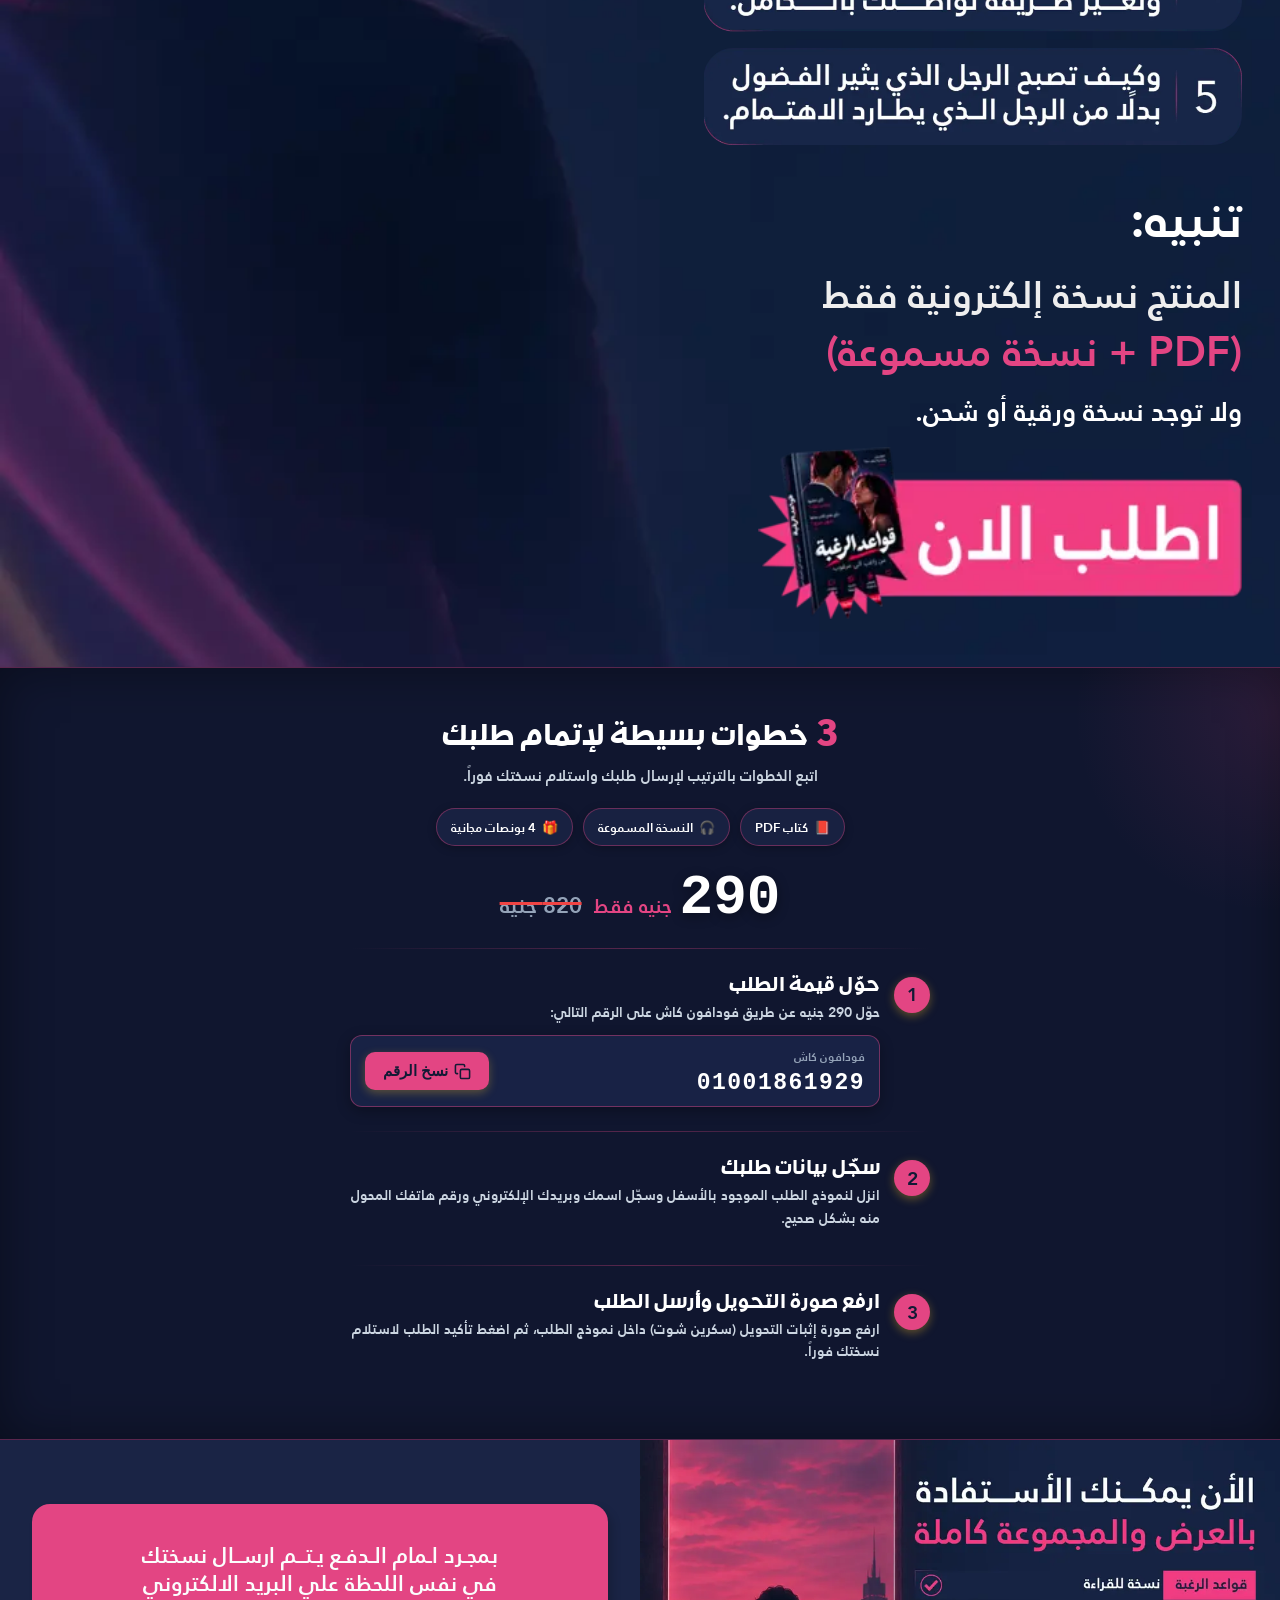
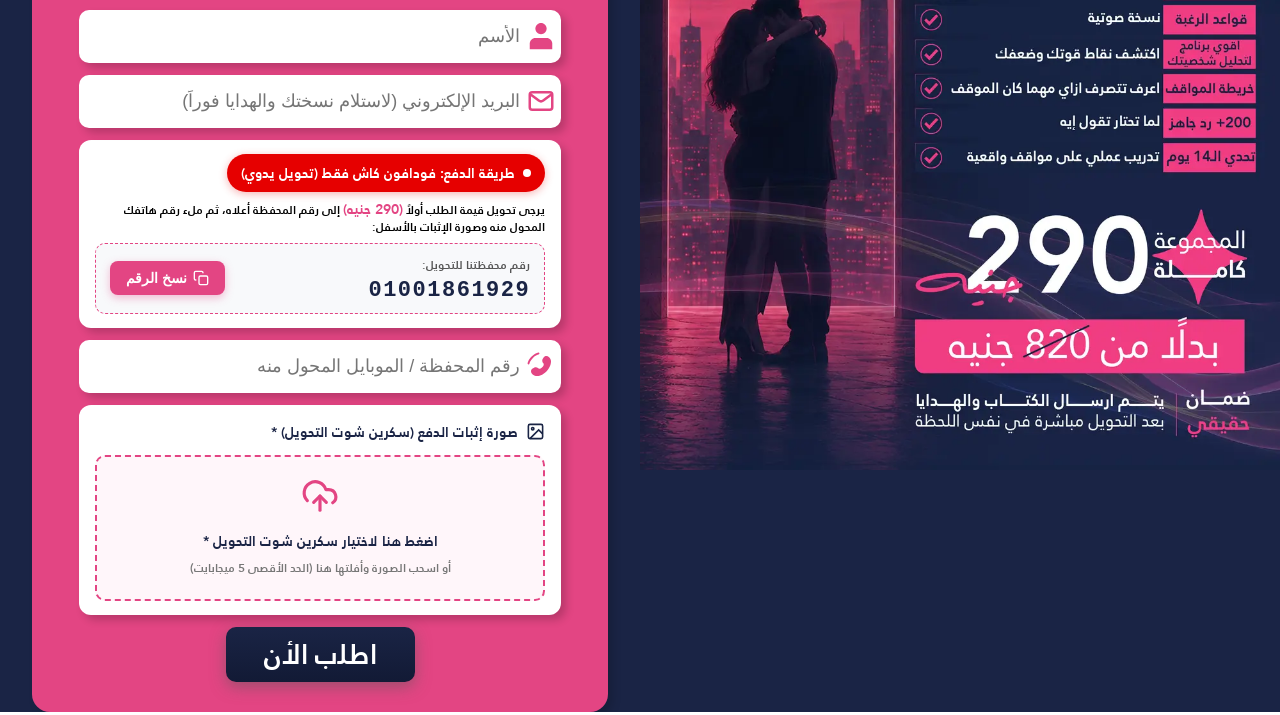
==== commit 38ab50af: "Add files via upload" ====
--- a/index.html
+++ b/index.html
@@ -137,7 +137,7 @@
 
 
         <div class="text_right">
-          <h3>ماذا ستكتشف داخل<br>
+          <h3>ماذا سـتـكـتـشـف داخل<br>
             <span>قواعـــــد الرغـــــــبة؟</span>
           </h3>
 
@@ -264,7 +264,7 @@
           سياسة الأسترجاع فى حالة عدم رضائك عن المنتج ضمان استرجاع خلال 14يوم
         </p>
 
-        <form id="form">
+        <form id="form" novalidate>
           <div class="top_form">
             <p>بمجـرد اـمام الـدفـع يـتــم ارســال نسختك </p>
             <p>في نفس اللحظة علي البريد الالكتروني </p>
@@ -351,7 +351,7 @@
                 <circle cx="8.5" cy="8.5" r="1.5"></circle>
                 <polyline points="21 15 16 10 5 21"></polyline>
               </svg>
-              <span>صورة إثبات الدفع (سكرين شوت التحويل) *</span>
+              <span>صورة إثبات الدفع (سكرين شوت التحويل) * </span>
             </div>
 
             <!-- حقل الملف الخفي -->
@@ -366,7 +366,7 @@
                   <path d="m16 16-4-4-4 4"></path>
                 </svg>
               </div>
-              <p class="dropzone_prompt">اضغط هنا لاختيار سكرين شوت التحويل</p>
+              <p class="dropzone_prompt">اضغط هنا لاختيار سكرين شوت التحويل * </p>
               <p class="dropzone_sub">أو اسحب الصورة وأفلتها هنا (الحد الأقصى 5 ميجابايت)</p>
             </div>
 
@@ -782,6 +782,7 @@
         }
 
         clearError();
+        if (uploadDropzone) uploadDropzone.classList.remove("dropzone_error");
         selectedProofFile = file;
 
         // قراءة ومعاينة الصورة فوراً
@@ -801,7 +802,10 @@
         if (proofImageInput) proofImageInput.value = "";
         if (previewImage) previewImage.src = "";
         if (previewCard) previewCard.style.display = "none";
-        if (uploadDropzone) uploadDropzone.style.display = "block";
+        if (uploadDropzone) {
+          uploadDropzone.style.display = "block";
+          uploadDropzone.classList.remove("dropzone_error");
+        }
         if (uploadProgressWrap) uploadProgressWrap.style.display = "none";
       }
 
@@ -1005,39 +1009,34 @@
         });
       }
 
-      /* تخصيص رسائل حقول الإدخال */
+      /* إزالة أخطاء الحقول لحظياً عند الكتابة */
       if (nameInput) {
-        nameInput.addEventListener("invalid", function () {
-          if (this.validity.valueMissing) {
-            this.setCustomValidity("من فضلك أدخل الأسم");
-          } else {
-            this.setCustomValidity("");
-          }
-        });
         nameInput.addEventListener("input", function () {
-          if (this.validity.valid) this.setCustomValidity("");
+          if (this.value.trim().length >= 2) {
+            this.classList.remove("input_error");
+            clearError();
+          }
         });
       }
 
       if (emailInput) {
-        emailInput.addEventListener("invalid", function () {
-          if (this.validity.valueMissing) {
-            this.setCustomValidity("من فضلك أدخل البريد الإلكتروني");
-          } else if (this.validity.typeMismatch) {
-            this.setCustomValidity("من فضلك أدخل بريد إلكتروني صحيح");
-          } else {
-            this.setCustomValidity("");
-          }
-        });
         emailInput.addEventListener("input", function () {
-          if (this.validity.valid) this.setCustomValidity("");
-          clearError();
+          const emailRegex = /^[^\s@]+@[^\s@]+\.[^\s@]+$/;
+          if (emailRegex.test(this.value.trim())) {
+            this.classList.remove("input_error");
+            clearError();
+          }
         });
       }
 
       if (transferPhoneInput) {
         transferPhoneInput.addEventListener("input", function () {
-          clearError();
+          const cleaned = cleanPhoneNumber(this.value.trim());
+          const pref = cleaned.substring(0, 3);
+          if (cleaned.length === 11 && ["010", "011", "012", "015"].includes(pref)) {
+            this.classList.remove("input_error");
+            clearError();
+          }
         });
       }
 
@@ -1074,33 +1073,88 @@
           return;
         }
 
+        clearError();
+        const errors = [];
+        let firstInvalidEl = null;
+
+        // 1. التحقق الإجباري من الأسم
+        const nameVal = nameInput ? nameInput.value.trim() : "";
+        if (!nameVal || nameVal.length < 2) {
+          errors.push("يرجى إدخال الأسم بالكامل");
+          if (nameInput) {
+            nameInput.classList.add("input_error");
+            if (!firstInvalidEl) firstInvalidEl = nameInput;
+          }
+        } else if (nameInput) {
+          nameInput.classList.remove("input_error");
+        }
+
+        // 2. التحقق الإجباري من البريد الإلكتروني
         const emailVal = emailInput ? emailInput.value.trim() : "";
         const emailRegex = /^[^\s@]+@[^\s@]+\.[^\s@]+$/;
-        const errors = [];
-
-        // التحقق من صحة البريد الإلكتروني
-        if (!emailVal || !emailRegex.test(emailVal)) {
-          errors.push("يرجى إدخال بريد إلكتروني صحيح (مثال: name@gmail.com) لاستلام نسختك والهدايا فوراً !");
-        }
-
-        // التحقق من رقم الهاتف المحول منه
-        const rawTransfer = transferPhoneInput ? transferPhoneInput.value : "";
+        if (!emailVal) {
+          errors.push("يرجى إدخال البريد الإلكتروني (لاستلام نسختك والهدايا)");
+          if (emailInput) {
+            emailInput.classList.add("input_error");
+            if (!firstInvalidEl) firstInvalidEl = emailInput;
+          }
+        } else if (!emailRegex.test(emailVal)) {
+          errors.push("صيغة البريد الإلكتروني غير صحيحة (مثال: name@gmail.com)");
+          if (emailInput) {
+            emailInput.classList.add("input_error");
+            if (!firstInvalidEl) firstInvalidEl = emailInput;
+          }
+        } else if (emailInput) {
+          emailInput.classList.remove("input_error");
+        }
+
+        // 3. التحقق الإجباري من رقم الهاتف / المحفظة المحول منه
+        const rawTransfer = transferPhoneInput ? transferPhoneInput.value.trim() : "";
         const cleanedTransferVal = cleanPhoneNumber(rawTransfer);
         const transferPrefix = cleanedTransferVal.substring(0, 3);
         const validPref = ["010", "011", "012", "015"];
-        if (cleanedTransferVal.length !== 11 || !validPref.includes(transferPrefix)) {
-          errors.push("رقم الهاتف/المحفظة المحول منه غير صحيح (11 رقماً) !");
-        }
-
-        // التحقق من وجود صورة إثبات الدفع
+        if (!rawTransfer) {
+          errors.push("يرجى إدخال رقم المحفظة / الموبايل المحول منه");
+          if (transferPhoneInput) {
+            transferPhoneInput.classList.add("input_error");
+            if (!firstInvalidEl) firstInvalidEl = transferPhoneInput;
+          }
+        } else if (cleanedTransferVal.length !== 11 || !validPref.includes(transferPrefix)) {
+          errors.push("رقم الهاتف المحول منه يجب أن يكون 11 رقماً ويبدأ بـ (010, 011, 012, 015)");
+          if (transferPhoneInput) {
+            transferPhoneInput.classList.add("input_error");
+            if (!firstInvalidEl) firstInvalidEl = transferPhoneInput;
+          }
+        } else if (transferPhoneInput) {
+          transferPhoneInput.classList.remove("input_error");
+        }
+
+        // 4. التحقق الإجباري من صورة إثبات الدفع
         if (!selectedProofFile) {
-          errors.push("يرجى إرفاق صورة إثبات التحويل (سكرين شوت) لإتمام الطلب !");
+          errors.push("يرجى إرفاق صورة إثبات التحويل (سكرين شوت)");
+          if (uploadDropzone && uploadDropzone.style.display !== "none") {
+            uploadDropzone.classList.add("dropzone_error");
+            if (!firstInvalidEl) firstInvalidEl = uploadDropzone;
+          }
         } else if (selectedProofFile.size > MAX_FILE_SIZE) {
-          errors.push("حجم صورة الإثبات يتجاوز 5 ميجابايت! يرجى اختيار صورة أصغر.");
-        }
-
+          errors.push("حجم صورة الإثبات يتجاوز 5 ميجابايت! يرجى اختيار صورة أصغر");
+          if (uploadDropzone && uploadDropzone.style.display !== "none") {
+            uploadDropzone.classList.add("dropzone_error");
+            if (!firstInvalidEl) firstInvalidEl = uploadDropzone;
+          }
+        } else if (uploadDropzone) {
+          uploadDropzone.classList.remove("dropzone_error");
+        }
+
+        // في حال وجود أي حقل ناقص أو غير صحيح: منع الإرسال وتوجيه المستخدم للحقل الناقص
         if (errors.length) {
-          showError(errors.join(" | "));
+          showError("⚠️ تنبيه: جميع الحقول إجبارية لإتمام طلبك:\n• " + errors.join("\n• "));
+          if (firstInvalidEl) {
+            firstInvalidEl.scrollIntoView({ behavior: "smooth", block: "center" });
+            if (typeof firstInvalidEl.focus === "function") {
+              firstInvalidEl.focus();
+            }
+          }
           return;
         } else {
           clearError();
--- a/css/style.css
+++ b/css/style.css
@@ -65,22 +65,49 @@
 
 #error {
   position: relative;
-  top: -5px;
-  color: red;
-  font-size: 14px;
-  width: max-content;
-  margin: 0 auto;
-  padding: 0 5px 3px;
-  background: #fcfefe;
-  border-radius: 3px;
-  border: 1px solid red;
-  line-height: 1.2;
-  opacity: 0;
-  transition: 0.2s;
+  color: #b91c1c;
+  font-size: 13.5px;
+  font-weight: bold;
+  width: 95%;
+  max-width: 95%;
+  margin: 12px auto 8px;
+  padding: 10px 14px;
+  background: #fff1f2;
+  border-radius: 10px;
+  border: 1.5px solid #f87171;
+  line-height: 1.6;
+  text-align: right;
+  direction: rtl;
+  white-space: pre-line;
+  display: none;
+  box-shadow: 0 3px 12px rgba(239, 68, 68, 0.18);
+  box-sizing: border-box;
 }
 
 #error.active {
-  opacity: 1;
+  display: block;
+  animation: shakeError 0.4s ease-in-out;
+}
+
+/* تمييز الحقول الإجبارية عند نسيانها */
+.form_section form input.input_error {
+  border-color: #ef4444 !important;
+  background-color: #fff1f2 !important;
+  box-shadow: 0 0 0 3px rgba(239, 68, 68, 0.3) !important;
+  animation: shakeError 0.4s ease-in-out;
+}
+
+.upload_dropzone.dropzone_error {
+  border-color: #ef4444 !important;
+  background-color: #fff1f2 !important;
+  box-shadow: 0 0 0 3px rgba(239, 68, 68, 0.3) !important;
+  animation: shakeError 0.4s ease-in-out;
+}
+
+@keyframes shakeError {
+  0%, 100% { transform: translateX(0); }
+  20%, 60% { transform: translateX(-4px); }
+  40%, 80% { transform: translateX(4px); }
 }
 
 
@@ -126,6 +153,17 @@
   .btn_img{
     width: 280px;
   }
+  
+}
+@media (min-width:992px){
+ .button2 a{
+  font-size: 4vw;
+  margin: 2vw;
+ }
+ .button2{
+  padding-bottom: 2vw;
+ }
+  
 }
 
 
@@ -147,7 +185,6 @@
 @media (min-width:576px){
   .hero .text-hero{
     margin: 0 auto;
-    width: 90%;
   }
 }
 
@@ -278,7 +315,21 @@
   padding: 0 0 0;
   padding-top: 1vw
 }
-
+.results .top_resluts h4{
+  font-size: 3.3vw;
+}
+.results .top_resluts p{
+  font-size: 3vw;
+  margin-bottom: 2vw;
+}
+.results .imp h4{
+  font-size: 2.6vw;
+  margin-top: 2vw;
+}
+.results .imp p{
+  font-size: 2vw;
+  padding-bottom: 1vw;
+}
 }
 
 /* ==========  xl ≥ 1200px  ========== */
@@ -372,6 +423,16 @@
     padding-top: 2vw;
     width: 100%;
     padding-bottom: 3vw;
+  }
+
+  .testm .text_right h3 {
+    font-size: 4.2vw;
+  }
+  .testm .text_right h3 span{
+    font-size: 5vw;
+  }
+  .testm .text_right{
+    width: 45%;
   }
 }
 
@@ -804,6 +865,9 @@
 }
 }
 
+.form_section .price{
+  background: #1A2445;
+}
 
 
 /* ==========  lg ≥ 992px  ========== */
@@ -839,10 +903,7 @@
 /* ==========  xl ≥ 1200px  ========== */
 @media (min-width:1200px){
 .form_section form{
-  width: 80%;
   padding: 25px 20px 30px;
-  width: max-content;
-  min-width: 600px;
 }
 
 
